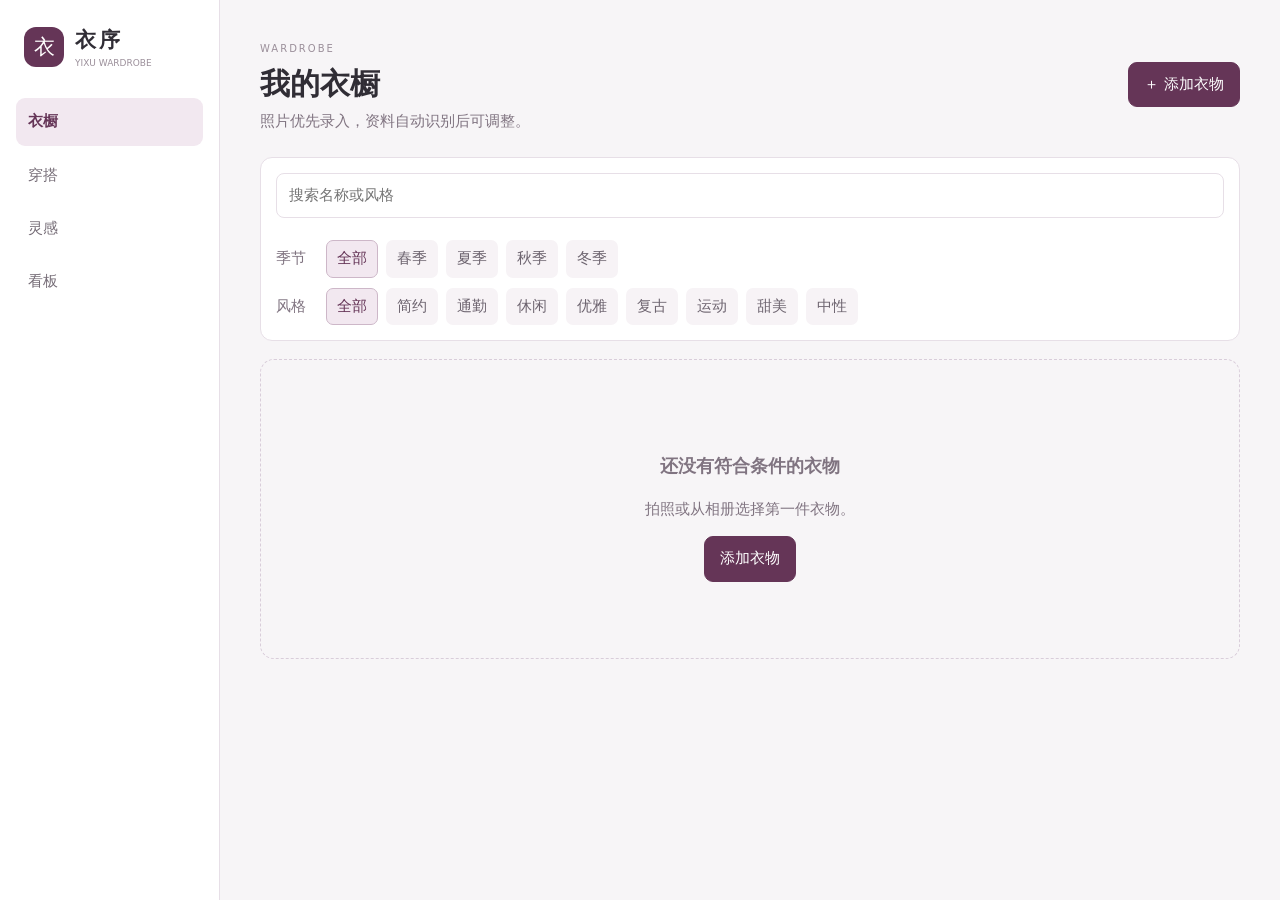
==== index.html @ d44f5e80 "Add standalone offline HTML edition" ====
<!doctype html>
<html lang="zh-CN">
<head>
<meta charset="utf-8"><meta name="viewport" content="width=device-width,initial-scale=1,viewport-fit=cover">
<meta name="theme-color" content="#653557"><title>衣序 · 离线衣橱</title>
<style>
:root{--p:#653557;--ph:#7d4a6d;--bg:#f7f5f7;--card:#fff;--text:#302d35;--muted:#807481;--line:#e7dfe7;--soft:#f2e8f0;--danger:#a74455}*{box-sizing:border-box}body{margin:0;background:var(--bg);color:var(--text);font:15px/1.55 system-ui,"PingFang SC","Microsoft YaHei",sans-serif}button,input,select,textarea{font:inherit}button{cursor:pointer}.shell{min-height:100vh;padding-left:220px}.side{position:fixed;inset:0 auto 0 0;width:220px;background:#fff;border-right:1px solid var(--line);padding:24px 16px;z-index:10}.brand{display:flex;gap:11px;align-items:center;margin:0 8px 28px}.mark{width:40px;height:40px;border-radius:12px;background:var(--p);color:#fff;display:grid;place-items:center;font-size:21px}.brand b{font-size:21px;letter-spacing:3px}.brand small{display:block;color:#9b8f9a;font-size:9px}.nav{display:grid;gap:6px}.nav button,.bottom button{border:0;background:transparent;color:#766d77;border-radius:9px;padding:12px;text-align:left}.nav button.on,.bottom button.on{background:var(--soft);color:var(--p);font-weight:700}.main{padding:36px 40px 90px;max-width:1400px;margin:auto}.head{display:flex;align-items:center;justify-content:space-between;gap:16px;margin-bottom:24px}.head h1{font-size:30px;margin:2px 0}.head p{margin:0;color:var(--muted)}.eyebrow{font-size:10px;letter-spacing:2px;color:#9b8f9a}.btn{border:1px solid var(--line);background:#fff;color:var(--p);border-radius:9px;padding:10px 15px}.btn.primary{background:var(--p);border-color:var(--p);color:#fff}.filters{background:#fff;border:1px solid var(--line);border-radius:12px;padding:15px;margin-bottom:18px}.search{width:100%;border:1px solid var(--line);border-radius:8px;padding:10px 12px;margin-bottom:12px}.filter{display:flex;gap:8px;align-items:center;margin-top:10px;overflow:auto}.filter>span{color:var(--muted);min-width:42px}.chip{white-space:nowrap;border:1px solid transparent;background:#f7f3f6;color:#6e6570;border-radius:7px;padding:6px 10px}.chip.on{background:var(--soft);border-color:#cdb7c8;color:var(--p)}.grid{display:grid;grid-template-columns:repeat(4,minmax(0,1fr));gap:16px}.card{background:#fff;border:1px solid var(--line);border-radius:12px;overflow:hidden}.photo{height:220px;background:#fff;padding:12px;display:grid;place-items:center}.photo img{width:100%;height:100%;object-fit:contain}.body{padding:13px;border-top:1px solid #f1ebf0}.body b,.body small{display:block}.body small{color:var(--muted)}.empty{min-height:300px;border:1px dashed #d9cdda;border-radius:14px;display:grid;place-items:center;text-align:center;color:var(--muted);padding:30px}.modal{position:fixed;inset:0;background:#2d253080;z-index:50;display:grid;place-items:center;padding:12px}.dialog{background:#fff;width:min(720px,100%);max-height:94vh;overflow:auto;border-radius:16px;padding:24px}.dialog h2{margin:0}.dialog .close{float:right;border:0;background:transparent;font-size:22px}.upload{border:1px dashed #cdbdca;border-radius:11px;padding:12px;text-align:center;background:#fbf8fb}.preview{height:230px}.preview img{width:100%;height:100%;object-fit:contain}.upload-actions{display:flex;justify-content:center;gap:8px;margin-top:10px;flex-wrap:wrap}.form{display:grid;grid-template-columns:1fr 1fr;gap:12px;margin-top:14px}.form label,.full{display:grid;gap:5px;color:#756a74}.form input,.form select,.full input,.full textarea{width:100%;border:1px solid var(--line);border-radius:8px;padding:9px;background:#fff}.checks{display:flex;gap:12px;flex-wrap:wrap;margin:14px 0}.actions{display:flex;justify-content:flex-end;gap:8px;margin-top:18px}.outfits{display:grid;grid-template-columns:repeat(3,1fr);gap:15px}.collage{height:240px;display:grid;grid-template-columns:1fr 1fr;padding:10px}.collage img{width:100%;height:100%;object-fit:contain}.tryon{display:grid;grid-template-columns:1fr 1.2fr;gap:18px}.stage{height:430px;border:1px solid var(--line);border-radius:13px;position:relative;background:linear-gradient(45deg,#f4eff3 25%,transparent 25%),linear-gradient(-45deg,#f4eff3 25%,transparent 25%);background-size:20px 20px;overflow:hidden}.person{position:absolute;inset:22px;margin:auto;width:48%;height:88%;opacity:.48}.layer{position:absolute;width:44%;height:34%;object-fit:contain}.l0{left:2%;top:4%}.l1{right:2%;top:28%}.l2{left:2%;bottom:4%}.l3{right:2%;bottom:4%}.picker{max-height:430px;overflow:auto}.picker h3{font-size:13px;color:var(--muted)}.minis{display:grid;grid-template-columns:repeat(3,1fr);gap:7px}.minis button{border:1px solid var(--line);border-radius:8px;background:#fff;padding:5px}.minis button.on{border-color:var(--p);background:var(--soft)}.minis img{width:100%;height:72px;object-fit:contain}.inspo{columns:3;column-gap:15px}.inspo .card{break-inside:avoid;margin-bottom:15px}.inspo .photo{height:auto;aspect-ratio:4/5}.inspo .photo img{object-fit:cover}.metrics{display:grid;grid-template-columns:repeat(4,1fr);gap:12px}.metric,.panel{background:#fff;border:1px solid var(--line);border-radius:11px;padding:17px}.metric span{display:block;color:var(--muted);font-size:12px}.metric strong{font-size:27px}.panels{display:grid;grid-template-columns:1fr 1fr;gap:15px;margin-top:16px}.row{display:flex;align-items:center;gap:10px;border-bottom:1px solid #f0eaf0;padding:8px 0}.row img{width:45px;height:45px;object-fit:contain}.danger{color:var(--danger);border:0;background:transparent}.bottom{display:none}.toast{position:fixed;left:50%;bottom:20px;transform:translateX(-50%);background:#352c34;color:#fff;padding:9px 14px;border-radius:8px;z-index:80}
@media(max-width:800px){.shell{padding-left:0}.side{display:none}.main{padding:24px 15px 88px}.bottom{display:grid;position:fixed;bottom:0;left:0;right:0;height:68px;background:#fff;border-top:1px solid var(--line);grid-template-columns:repeat(4,1fr);z-index:20}.bottom button{text-align:center;font-size:12px;padding:5px}.head{align-items:flex-start;flex-wrap:wrap}.head .btn{flex:none}.grid{grid-template-columns:repeat(2,1fr);gap:10px}.photo{height:165px}.form,.tryon,.panels{grid-template-columns:1fr}.outfits{grid-template-columns:1fr}.stage{height:350px}.metrics{grid-template-columns:1fr 1fr}.inspo{columns:2}.picker{max-height:330px}}@media(max-width:430px){.inspo{columns:1}.minis{grid-template-columns:repeat(2,1fr)}}
</style></head>
<body><div class="shell"><aside class="side"><div class="brand"><span class="mark">衣</span><span><b>衣序</b><small>YIXU WARDROBE</small></span></div><nav class="nav" id="sideNav"></nav></aside><main class="main" id="app"></main><nav class="bottom" id="bottomNav"></nav></div><div id="overlay"></div><script>
const CATS=['上衣','裤装','半身裙','连衣裙','外套','鞋履','包袋','配饰','其他'],SEAS=['春季','夏季','秋季','冬季'],STYLES=['简约','通勤','休闲','优雅','复古','运动','甜美','中性'],THICK=['轻薄','适中','厚实'];
let page='closet',items=[],outfits=[],inspirations=[],season='',style='',query='',draft=null,selected=[];const app=document.querySelector('#app'),overlay=document.querySelector('#overlay');
function db(){return new Promise((ok,no)=>{const q=indexedDB.open('yixu-standalone',1);q.onupgradeneeded=()=>['items','outfits','inspirations'].forEach(s=>q.result.objectStoreNames.contains(s)||q.result.createObjectStore(s,{keyPath:'id'}));q.onsuccess=()=>ok(q.result);q.onerror=()=>no(q.error)})}
async function all(store){const d=await db();return new Promise((ok,no)=>{const q=d.transaction(store).objectStore(store).getAll();q.onsuccess=()=>ok(q.result);q.onerror=()=>no(q.error)})}async function put(store,value){const d=await db();return new Promise((ok,no)=>{const q=d.transaction(store,'readwrite').objectStore(store).put(value);q.onsuccess=ok;q.onerror=()=>no(q.error)})}async function del(store,id){const d=await db();return new Promise(ok=>{const q=d.transaction(store,'readwrite').objectStore(store).delete(id);q.onsuccess=ok})}
async function load(){[items,outfits,inspirations]=await Promise.all([all('items'),all('outfits'),all('inspirations')]);render()}
const nav=[['closet','衣橱'],['outfits','穿搭'],['inspiration','灵感'],['dashboard','看板']];function navs(){for(const id of ['sideNav','bottomNav'])document.querySelector('#'+id).innerHTML=nav.map(([k,v])=>`<button class="${page===k?'on':''}" onclick="go('${k}')">${v}</button>`).join('')}function go(p){page=p;navs();render()}
function esc(v=''){return String(v).replace(/[&<>"']/g,c=>({'&':'&amp;','<':'&lt;','>':'&gt;','"':'&quot;',"'":'&#39;'}[c]))}function url(blob){return URL.createObjectURL(blob)}function toast(s){const n=document.createElement('div');n.className='toast';n.textContent=s;document.body.append(n);setTimeout(()=>n.remove(),1800)}
function head(en,title,copy,action=''){return `<div class="head"><div><span class="eyebrow">${en}</span><h1>${title}</h1><p>${copy}</p></div>${action}</div>`}
function render(){navs();if(page==='closet')closet();if(page==='outfits')outfitPage();if(page==='inspiration')inspoPage();if(page==='dashboard')dashboard()}
function closet(){const result=items.filter(x=>(!query||[x.name,x.category,...x.styles].join(' ').toLowerCase().includes(query.toLowerCase()))&&(!season||x.seasons.includes(season))&&(!style||x.styles.includes(style)));app.innerHTML=head('WARDROBE','我的衣橱','照片优先录入，资料自动识别后可调整。','<button class="btn primary" onclick="addItem()">＋ 添加衣物</button>')+`<section class="filters"><input class="search" placeholder="搜索名称或风格" value="${esc(query)}" oninput="query=this.value;closet()"><div class="filter"><span>季节</span>${['',...SEAS].map(x=>`<button class="chip ${season===x?'on':''}" onclick="season='${x}';closet()">${x||'全部'}</button>`).join('')}</div><div class="filter"><span>风格</span>${['',...STYLES].map(x=>`<button class="chip ${style===x?'on':''}" onclick="style='${x}';closet()">${x||'全部'}</button>`).join('')}</div></section>`+(result.length?`<div class="grid">${result.map(x=>`<article class="card"><div class="photo"><img src="${url(x.image)}"></div><div class="body"><b>${esc(x.category)}</b><small>${esc(x.color)} · ${esc(x.seasons.join(' / ')||'未设季节')}</small><small>${esc(x.styles.join(' / ')||'未设风格')}</small><button class="danger" onclick="removeItem('${x.id}')">删除</button></div></article>`).join('')}</div>`:`<div class="empty"><div><h3>还没有符合条件的衣物</h3><p>拍照或从相册选择第一件衣物。</p><button class="btn primary" onclick="addItem()">添加衣物</button></div></div>`)}
function addItem(){draft={category:'',color:'',seasons:[],styles:[],thickness:'',brand:'',price:'',purchaseDate:'',notes:'',image:null};itemModal()}
function itemModal(){overlay.innerHTML=`<div class="modal"><section class="dialog"><button class="close" onclick="closeModal()">×</button><h2>添加衣物</h2><p>照片在本机处理为透明背景，并进行基础识别。</p><div class="upload">${draft.image?`<div class="preview"><img src="${url(draft.image)}"></div>`:'<div class="preview" style="display:grid;place-items:center">添加衣物照片 *</div>'}<div class="upload-actions"><label class="btn">从相册选择<input hidden type="file" accept="image/*" onchange="pickPhoto(this.files[0])"></label><label class="btn">拍照<input hidden type="file" accept="image/*" capture="environment" onchange="pickPhoto(this.files[0])"></label></div></div><div class="form"><label>分类<select onchange="draft.category=this.value">${opts(CATS,draft.category)}</select></label><label>颜色<input value="${esc(draft.color)}" onchange="draft.color=this.value"></label><label>薄厚<select onchange="draft.thickness=this.value">${opts(THICK,draft.thickness)}</select></label><label>风格<select onchange="draft.styles=this.value?[this.value]:[]">${opts(STYLES,draft.styles[0])}</select></label><label>品牌<input value="${esc(draft.brand)}" onchange="draft.brand=this.value"></label><label>购买价格<input type="number" min="0" value="${draft.price}" onchange="draft.price=this.value"></label><label>购买日期<input type="date" value="${draft.purchaseDate}" onchange="draft.purchaseDate=this.value"></label></div><div class="checks">${SEAS.map(s=>`<label><input type="checkbox" ${draft.seasons.includes(s)?'checked':''} onchange="this.checked?draft.seasons.push('${s}'):draft.seasons=draft.seasons.filter(x=>x!=='${s}')">${s}</label>`).join('')}</div><label class="full">备注<textarea onchange="draft.notes=this.value">${esc(draft.notes)}</textarea></label><div class="actions"><button class="btn" onclick="closeModal()">取消</button><button class="btn primary" onclick="saveItem()">保存衣物</button></div></section></div>`}
function opts(arr,value){return '<option value="">请选择</option>'+arr.map(x=>`<option ${x===value?'selected':''}>${x}</option>`).join('')}
async function pickPhoto(file){if(!file)return;toast('正在本机处理照片…');const out=await processImage(file);Object.assign(draft,out.tags,{image:out.image,name:out.tags.color+out.tags.category});itemModal();toast('已完成透明化和基础识别')}
async function processImage(file){const bm=await createImageBitmap(file),scale=Math.min(1,1200/Math.max(bm.width,bm.height)),c=document.createElement('canvas');c.width=bm.width*scale;c.height=bm.height*scale;const x=c.getContext('2d',{willReadFrequently:true});x.drawImage(bm,0,0,c.width,c.height);bm.close();const d=x.getImageData(0,0,c.width,c.height),p=d.data,w=c.width,h=c.height,ids=[0,(w-1)*4,(h-1)*w*4,(h*w-1)*4],bg=[0,1,2].map(k=>ids.reduce((s,i)=>s+p[i+k],0)/4);let R=0,G=0,B=0,n=0,minX=w,maxX=0,minY=h,maxY=0;for(let yy=0;yy<h;yy++)for(let xx=0;xx<w;xx++){let i=(yy*w+xx)*4,dd=Math.hypot(p[i]-bg[0],p[i+1]-bg[1],p[i+2]-bg[2]);if(dd<34)p[i+3]=0;else{R+=p[i];G+=p[i+1];B+=p[i+2];n++;minX=Math.min(minX,xx);maxX=Math.max(maxX,xx);minY=Math.min(minY,yy);maxY=Math.max(maxY,yy)}}x.putImageData(d,0,0);R/=n;G/=n;B/=n;const colors=[['黑色',30,30,30],['白色',235,235,235],['灰色',135,135,135],['米色',210,195,165],['棕色',115,74,48],['红色',180,55,58],['粉色',220,145,165],['绿色',70,130,85],['蓝色',65,105,170],['紫色',120,80,145]];let color=colors.sort((a,b)=>Math.hypot(R-a[1],G-a[2],B-a[3])-Math.hypot(R-b[1],G-b[2],B-b[3]))[0][0],ratio=(maxX-minX)/Math.max(1,maxY-minY),category=ratio>1.35?'配饰':ratio<.42?'裤装':'上衣',thickness=category==='外套'?'厚实':category.includes('裙')?'轻薄':'适中',seasons=thickness==='厚实'?['秋季','冬季']:thickness==='轻薄'?['春季','夏季']:['春季','秋季'],styles=[(R+G+B)/3>185?'简约':(R+G+B)/3<80?'通勤':'休闲'];const image=await new Promise(ok=>c.toBlob(ok,'image/png'));return{image,tags:{category,color,thickness,seasons,styles}}}
async function saveItem(){if(!draft.image)return toast('请先添加照片');if(!draft.category)return toast('请选择分类');draft.id=crypto.randomUUID();draft.createdAt=new Date().toISOString();draft.price=draft.price?Number(draft.price):null;await put('items',draft);closeModal();await load();toast('衣物已保存')}
async function removeItem(id){if(!confirm('确定删除这件衣物吗？'))return;await del('items',id);await load()}
function closeModal(){overlay.innerHTML=''}
function outfitPage(){app.innerHTML=head('OUTFITS','穿搭试衣间','从衣橱挑选单品，在虚拟小人上组合预览。','<button class="btn primary" onclick="openTryon()">＋ 创建穿搭</button>')+(outfits.length?`<div class="outfits">${outfits.map(o=>`<article class="card"><div class="collage">${o.itemIds.map(id=>{const x=items.find(i=>i.id===id);return x?`<img src="${url(x.image)}">`:''}).join('')}</div><div class="body"><b>${o.itemIds.length} 件单品</b><button class="danger" onclick="removeOutfit('${o.id}')">删除</button></div></article>`).join('')}</div>`:'<div class="empty"><div><h3>还没有穿搭方案</h3><button class="btn primary" onclick="openTryon()">开始搭配</button></div></div>')}
function openTryon(){selected=[];tryonModal()}function group(cat){return ['上衣'].includes(cat)?'上装':['裤装','半身裙','连衣裙'].includes(cat)?'下装':cat==='外套'?'外套':'鞋包配饰'}function choose(id){const item=items.find(x=>x.id===id),g=group(item.category);selected=selected.filter(x=>group(items.find(i=>i.id===x).category)!==g);selected.push(id);tryonModal()}
function tryonModal(){const chosen=selected.map(id=>items.find(x=>x.id===id));overlay.innerHTML=`<div class="modal"><section class="dialog"><button class="close" onclick="closeModal()">×</button><h2>虚拟试衣</h2><div class="tryon"><div class="stage"><svg class="person" viewBox="0 0 100 260"><circle cx="50" cy="27" r="22" fill="#bdaab7"/><path d="M28 55 Q50 44 72 55 L83 145 68 155 72 253 53 253 50 167 47 253 28 253 32 155 17 145Z" fill="#bdaab7"/></svg>${chosen.map((x,i)=>`<img class="layer l${i}" src="${url(x.image)}">`).join('')}</div><div class="picker">${['上装','下装','外套','鞋包配饰'].map(g=>`<h3>${g}</h3><div class="minis">${items.filter(x=>group(x.category)===g).map(x=>`<button class="${selected.includes(x.id)?'on':''}" onclick="choose('${x.id}')"><img src="${url(x.image)}"><small>${x.category}</small></button>`).join('')}</div>`).join('')}</div></div><div class="actions"><button class="btn" onclick="closeModal()">取消</button><button class="btn primary" onclick="saveOutfit()">保存方案</button></div></section></div>`}
async function saveOutfit(){if(!selected.length)return toast('请先选择衣物');await put('outfits',{id:crypto.randomUUID(),itemIds:[...selected],createdAt:new Date().toISOString()});closeModal();await load();toast('穿搭已保存')}async function removeOutfit(id){await del('outfits',id);await load()}
function inspoPage(){app.innerHTML=head('INSPIRATION','收藏灵感','只保存参考图片，以及可选的品牌、价格和想买的单品。','<button class="btn primary" onclick="inspoModal()">＋ 上传灵感</button>')+(inspirations.length?`<div class="inspo">${inspirations.map(x=>`<article class="card"><div class="photo"><img src="${url(x.image)}"></div><div class="body">${x.brand?`<small>品牌：${esc(x.brand)}</small>`:''}${x.price?`<small>价格：¥${x.price}</small>`:''}${x.wanted?`<small>想买：${esc(x.wanted)}</small>`:''}<button class="danger" onclick="removeInspo('${x.id}')">删除</button></div></article>`).join('')}</div>`:'<div class="empty"><div><h3>还没有收藏灵感</h3><button class="btn primary" onclick="inspoModal()">上传图片</button></div></div>')}
function inspoModal(){draft={image:null,brand:'',price:'',wanted:''};overlay.innerHTML=`<div class="modal"><section class="dialog"><button class="close" onclick="closeModal()">×</button><h2>上传穿搭参考</h2><label class="upload"><div class="preview" style="display:grid;place-items:center">选择穿搭图片 *</div><input hidden type="file" accept="image/*" onchange="draft.image=this.files[0];toast('图片已选择')"></label><div class="form"><label>品牌（选填）<input onchange="draft.brand=this.value"></label><label>价格（选填）<input type="number" min="0" onchange="draft.price=this.value"></label></div><label class="full">想买的单品（选填）<input onchange="draft.wanted=this.value"></label><div class="actions"><button class="btn" onclick="closeModal()">取消</button><button class="btn primary" onclick="saveInspo()">收藏</button></div></section></div>`}
async function saveInspo(){if(!draft.image)return toast('请先选择图片');await put('inspirations',{...draft,id:crypto.randomUUID(),price:draft.price?Number(draft.price):null,createdAt:new Date().toISOString()});closeModal();await load()}async function removeInspo(id){await del('inspirations',id);await load()}
function dashboard(){const month=new Date().toISOString().slice(0,7),buy=items.filter(x=>x.purchaseDate&&x.purchaseDate.startsWith(month)),idle=items.filter(x=>x.status==='闲置');app.innerHTML=head('MONTHLY REVIEW','月度复盘','根据本机衣橱数据回顾购买与风格。')+`<div class="metrics"><div class="metric"><span>衣物</span><strong>${items.length}</strong></div><div class="metric"><span>本月购买</span><strong>${buy.length}</strong></div><div class="metric"><span>穿搭方案</span><strong>${outfits.length}</strong></div><div class="metric"><span>灵感</span><strong>${inspirations.length}</strong></div></div><div class="panels"><section class="panel"><h2>本月购买</h2>${buy.length?buy.map(x=>`<div class="row"><img src="${url(x.image)}"><b>${x.category}</b></div>`).join(''):'<p>本月还没有购买记录。</p>'}<button class="btn" onclick="go('closet')">打开衣橱</button></section><section class="panel"><h2>下月风格方向</h2><div>${[...new Set(items.flatMap(x=>x.styles))].map(x=>`<span class="chip on">${x}</span>`).join('')||'<p>收藏灵感后再慢慢确定。</p>'}</div><button class="btn" onclick="go('inspiration')">连接灵感页</button></section></div>`}
load().catch(e=>{app.innerHTML='<div class="empty"><div><h3>无法打开本地数据</h3><p>'+esc(e.message)+'</p></div></div>'});
</script></body></html>
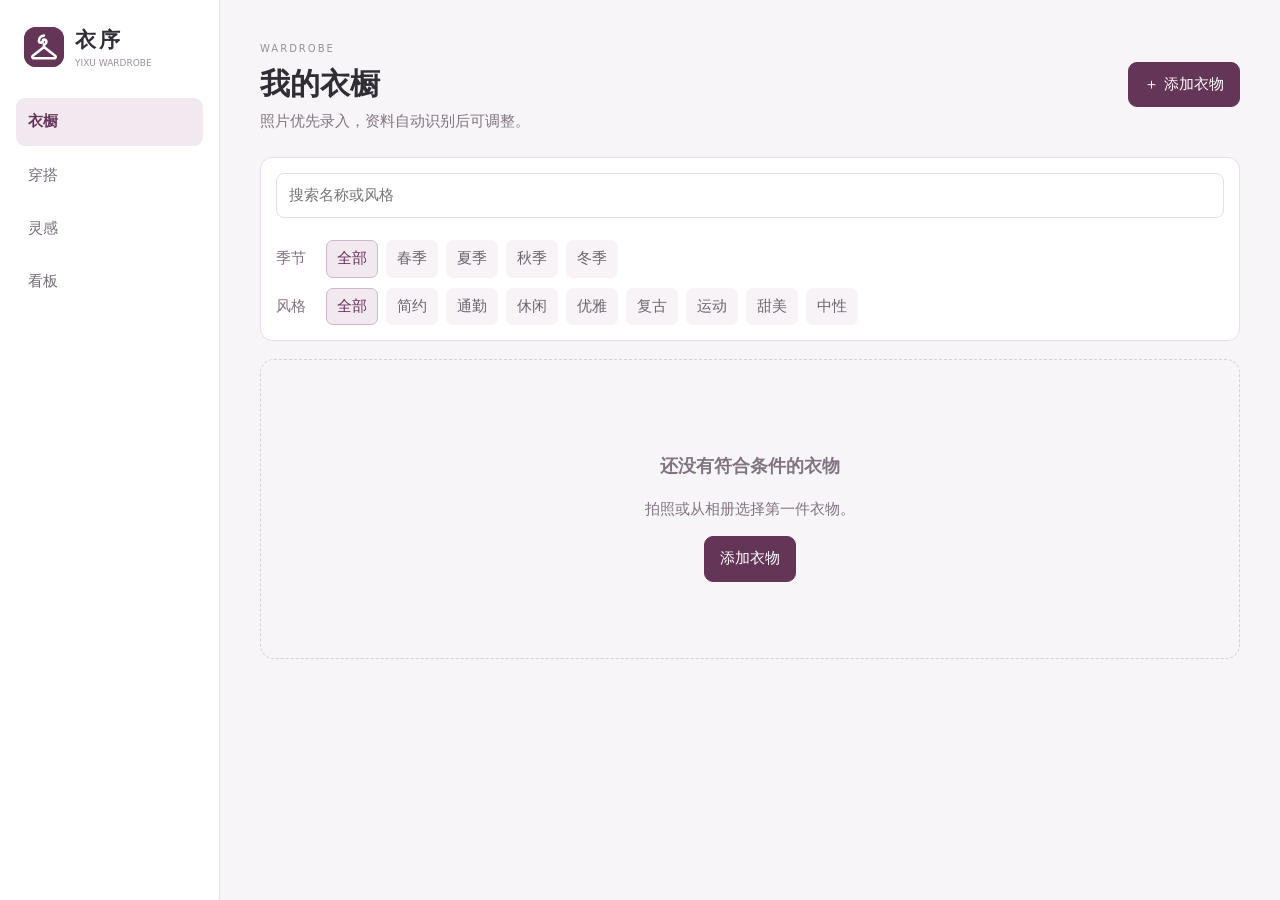
==== commit eb4ea75b: "Add hanger app icon" ====
--- a/index.html
+++ b/index.html
@@ -3,11 +3,12 @@
 <head>
 <meta charset="utf-8"><meta name="viewport" content="width=device-width,initial-scale=1,viewport-fit=cover">
 <meta name="theme-color" content="#653557"><title>衣序 · 离线衣橱</title>
+<link rel="icon" type="image/svg+xml" href="./app-icon.svg"><link rel="icon" type="image/png" sizes="32x32" href="./favicon-32.png"><link rel="apple-touch-icon" sizes="180x180" href="./apple-touch-icon.png"><link rel="manifest" href="./manifest.webmanifest">
 <style>
-:root{--p:#653557;--ph:#7d4a6d;--bg:#f7f5f7;--card:#fff;--text:#302d35;--muted:#807481;--line:#e7dfe7;--soft:#f2e8f0;--danger:#a74455}*{box-sizing:border-box}body{margin:0;background:var(--bg);color:var(--text);font:15px/1.55 system-ui,"PingFang SC","Microsoft YaHei",sans-serif}button,input,select,textarea{font:inherit}button{cursor:pointer}.shell{min-height:100vh;padding-left:220px}.side{position:fixed;inset:0 auto 0 0;width:220px;background:#fff;border-right:1px solid var(--line);padding:24px 16px;z-index:10}.brand{display:flex;gap:11px;align-items:center;margin:0 8px 28px}.mark{width:40px;height:40px;border-radius:12px;background:var(--p);color:#fff;display:grid;place-items:center;font-size:21px}.brand b{font-size:21px;letter-spacing:3px}.brand small{display:block;color:#9b8f9a;font-size:9px}.nav{display:grid;gap:6px}.nav button,.bottom button{border:0;background:transparent;color:#766d77;border-radius:9px;padding:12px;text-align:left}.nav button.on,.bottom button.on{background:var(--soft);color:var(--p);font-weight:700}.main{padding:36px 40px 90px;max-width:1400px;margin:auto}.head{display:flex;align-items:center;justify-content:space-between;gap:16px;margin-bottom:24px}.head h1{font-size:30px;margin:2px 0}.head p{margin:0;color:var(--muted)}.eyebrow{font-size:10px;letter-spacing:2px;color:#9b8f9a}.btn{border:1px solid var(--line);background:#fff;color:var(--p);border-radius:9px;padding:10px 15px}.btn.primary{background:var(--p);border-color:var(--p);color:#fff}.filters{background:#fff;border:1px solid var(--line);border-radius:12px;padding:15px;margin-bottom:18px}.search{width:100%;border:1px solid var(--line);border-radius:8px;padding:10px 12px;margin-bottom:12px}.filter{display:flex;gap:8px;align-items:center;margin-top:10px;overflow:auto}.filter>span{color:var(--muted);min-width:42px}.chip{white-space:nowrap;border:1px solid transparent;background:#f7f3f6;color:#6e6570;border-radius:7px;padding:6px 10px}.chip.on{background:var(--soft);border-color:#cdb7c8;color:var(--p)}.grid{display:grid;grid-template-columns:repeat(4,minmax(0,1fr));gap:16px}.card{background:#fff;border:1px solid var(--line);border-radius:12px;overflow:hidden}.photo{height:220px;background:#fff;padding:12px;display:grid;place-items:center}.photo img{width:100%;height:100%;object-fit:contain}.body{padding:13px;border-top:1px solid #f1ebf0}.body b,.body small{display:block}.body small{color:var(--muted)}.empty{min-height:300px;border:1px dashed #d9cdda;border-radius:14px;display:grid;place-items:center;text-align:center;color:var(--muted);padding:30px}.modal{position:fixed;inset:0;background:#2d253080;z-index:50;display:grid;place-items:center;padding:12px}.dialog{background:#fff;width:min(720px,100%);max-height:94vh;overflow:auto;border-radius:16px;padding:24px}.dialog h2{margin:0}.dialog .close{float:right;border:0;background:transparent;font-size:22px}.upload{border:1px dashed #cdbdca;border-radius:11px;padding:12px;text-align:center;background:#fbf8fb}.preview{height:230px}.preview img{width:100%;height:100%;object-fit:contain}.upload-actions{display:flex;justify-content:center;gap:8px;margin-top:10px;flex-wrap:wrap}.form{display:grid;grid-template-columns:1fr 1fr;gap:12px;margin-top:14px}.form label,.full{display:grid;gap:5px;color:#756a74}.form input,.form select,.full input,.full textarea{width:100%;border:1px solid var(--line);border-radius:8px;padding:9px;background:#fff}.checks{display:flex;gap:12px;flex-wrap:wrap;margin:14px 0}.actions{display:flex;justify-content:flex-end;gap:8px;margin-top:18px}.outfits{display:grid;grid-template-columns:repeat(3,1fr);gap:15px}.collage{height:240px;display:grid;grid-template-columns:1fr 1fr;padding:10px}.collage img{width:100%;height:100%;object-fit:contain}.tryon{display:grid;grid-template-columns:1fr 1.2fr;gap:18px}.stage{height:430px;border:1px solid var(--line);border-radius:13px;position:relative;background:linear-gradient(45deg,#f4eff3 25%,transparent 25%),linear-gradient(-45deg,#f4eff3 25%,transparent 25%);background-size:20px 20px;overflow:hidden}.person{position:absolute;inset:22px;margin:auto;width:48%;height:88%;opacity:.48}.layer{position:absolute;width:44%;height:34%;object-fit:contain}.l0{left:2%;top:4%}.l1{right:2%;top:28%}.l2{left:2%;bottom:4%}.l3{right:2%;bottom:4%}.picker{max-height:430px;overflow:auto}.picker h3{font-size:13px;color:var(--muted)}.minis{display:grid;grid-template-columns:repeat(3,1fr);gap:7px}.minis button{border:1px solid var(--line);border-radius:8px;background:#fff;padding:5px}.minis button.on{border-color:var(--p);background:var(--soft)}.minis img{width:100%;height:72px;object-fit:contain}.inspo{columns:3;column-gap:15px}.inspo .card{break-inside:avoid;margin-bottom:15px}.inspo .photo{height:auto;aspect-ratio:4/5}.inspo .photo img{object-fit:cover}.metrics{display:grid;grid-template-columns:repeat(4,1fr);gap:12px}.metric,.panel{background:#fff;border:1px solid var(--line);border-radius:11px;padding:17px}.metric span{display:block;color:var(--muted);font-size:12px}.metric strong{font-size:27px}.panels{display:grid;grid-template-columns:1fr 1fr;gap:15px;margin-top:16px}.row{display:flex;align-items:center;gap:10px;border-bottom:1px solid #f0eaf0;padding:8px 0}.row img{width:45px;height:45px;object-fit:contain}.danger{color:var(--danger);border:0;background:transparent}.bottom{display:none}.toast{position:fixed;left:50%;bottom:20px;transform:translateX(-50%);background:#352c34;color:#fff;padding:9px 14px;border-radius:8px;z-index:80}
-@media(max-width:800px){.shell{padding-left:0}.side{display:none}.main{padding:24px 15px 88px}.bottom{display:grid;position:fixed;bottom:0;left:0;right:0;height:68px;background:#fff;border-top:1px solid var(--line);grid-template-columns:repeat(4,1fr);z-index:20}.bottom button{text-align:center;font-size:12px;padding:5px}.head{align-items:flex-start;flex-wrap:wrap}.head .btn{flex:none}.grid{grid-template-columns:repeat(2,1fr);gap:10px}.photo{height:165px}.form,.tryon,.panels{grid-template-columns:1fr}.outfits{grid-template-columns:1fr}.stage{height:350px}.metrics{grid-template-columns:1fr 1fr}.inspo{columns:2}.picker{max-height:330px}}@media(max-width:430px){.inspo{columns:1}.minis{grid-template-columns:repeat(2,1fr)}}
+:root{--p:#653557;--ph:#7d4a6d;--bg:#f7f5f7;--card:#fff;--text:#302d35;--muted:#807481;--line:#e7dfe7;--soft:#f2e8f0;--danger:#a74455}*{box-sizing:border-box}body{margin:0;background:var(--bg);color:var(--text);font:15px/1.55 system-ui,"PingFang SC","Microsoft YaHei",sans-serif}button,input,select,textarea{font:inherit}button{cursor:pointer}.shell{min-height:100vh;padding-left:220px}.side{position:fixed;inset:0 auto 0 0;width:220px;background:#fff;border-right:1px solid var(--line);padding:24px 16px;z-index:10}.brand{display:flex;gap:11px;align-items:center;margin:0 8px 28px}.mark{width:40px;height:40px;border-radius:12px;background:var(--p);color:#fff;display:grid;place-items:center;font-size:21px;overflow:hidden}.mark img{width:100%;height:100%;display:block}.brand b{font-size:21px;letter-spacing:3px}.brand small{display:block;color:#9b8f9a;font-size:9px}.nav{display:grid;gap:6px}.nav button,.bottom button{border:0;background:transparent;color:#766d77;border-radius:9px;padding:12px;text-align:left}.nav button.on,.bottom button.on{background:var(--soft);color:var(--p);font-weight:700}.main{padding:36px 40px 90px;max-width:1400px;margin:auto}.head{display:flex;align-items:center;justify-content:space-between;gap:16px;margin-bottom:24px}.head h1{font-size:30px;margin:2px 0}.head p{margin:0;color:var(--muted)}.eyebrow{font-size:10px;letter-spacing:2px;color:#9b8f9a}.btn{border:1px solid var(--line);background:#fff;color:var(--p);border-radius:9px;padding:10px 15px}.btn.primary{background:var(--p);border-color:var(--p);color:#fff}.filters{background:#fff;border:1px solid var(--line);border-radius:12px;padding:15px;margin-bottom:18px}.search{width:100%;border:1px solid var(--line);border-radius:8px;padding:10px 12px;margin-bottom:12px}.filter{display:flex;gap:8px;align-items:center;margin-top:10px;overflow:auto}.filter>span{color:var(--muted);min-width:42px}.chip{white-space:nowrap;border:1px solid transparent;background:#f7f3f6;color:#6e6570;border-radius:7px;padding:6px 10px}.chip.on{background:var(--soft);border-color:#cdb7c8;color:var(--p)}.grid{display:grid;grid-template-columns:repeat(4,minmax(0,1fr));gap:16px}.card{background:#fff;border:1px solid var(--line);border-radius:12px;overflow:hidden}.closet-groups{display:grid;gap:16px}.category-section{background:#fff;border:1px solid var(--line);border-radius:12px;padding:15px}.category-head{display:flex;align-items:center;justify-content:space-between;margin-bottom:12px}.category-head h2{font-size:17px;margin:0}.category-head span{color:var(--muted);font-size:13px}.category-rail{display:flex;gap:12px;overflow-x:auto;overscroll-behavior-inline:contain;scroll-snap-type:inline mandatory;scrollbar-width:thin;padding:1px 1px 8px;-webkit-overflow-scrolling:touch}.category-rail .card{flex:0 0 210px;scroll-snap-align:start}.photo{height:220px;background:#fff;padding:12px;display:grid;place-items:center}.photo img{width:100%;height:100%;object-fit:contain}.body{padding:13px;border-top:1px solid #f1ebf0}.body b,.body small{display:block}.body small{color:var(--muted)}.empty{min-height:300px;border:1px dashed #d9cdda;border-radius:14px;display:grid;place-items:center;text-align:center;color:var(--muted);padding:30px}.modal{position:fixed;inset:0;background:#2d253080;z-index:50;display:grid;place-items:center;padding:12px}.dialog{background:#fff;width:min(720px,100%);max-height:94vh;overflow:auto;border-radius:16px;padding:24px}.dialog h2{margin:0}.dialog .close{float:right;border:0;background:transparent;font-size:22px}.upload{border:1px dashed #cdbdca;border-radius:11px;padding:12px;text-align:center;background:#fbf8fb}.preview{height:230px}.preview img{width:100%;height:100%;object-fit:contain}.upload-actions{display:flex;justify-content:center;gap:8px;margin-top:10px;flex-wrap:wrap}.form{display:grid;grid-template-columns:1fr 1fr;gap:12px;margin-top:14px}.form label,.full{display:grid;gap:5px;color:#756a74}.form input,.form select,.full input,.full textarea{width:100%;border:1px solid var(--line);border-radius:8px;padding:9px;background:#fff}.checks{display:flex;gap:12px;flex-wrap:wrap;margin:14px 0}.actions{display:flex;justify-content:flex-end;gap:8px;margin-top:18px}.outfits{display:grid;grid-template-columns:repeat(3,1fr);gap:15px}.collage{height:240px;display:grid;grid-template-columns:1fr 1fr;padding:10px}.collage img{width:100%;height:100%;object-fit:contain}.tryon{display:grid;grid-template-columns:1fr 1.2fr;gap:18px}.stage{height:430px;border:1px solid var(--line);border-radius:13px;position:relative;background:linear-gradient(45deg,#f4eff3 25%,transparent 25%),linear-gradient(-45deg,#f4eff3 25%,transparent 25%);background-size:20px 20px;overflow:hidden}.person{position:absolute;inset:22px;margin:auto;width:48%;height:88%;opacity:.48}.layer{position:absolute;width:44%;height:34%;object-fit:contain}.l0{left:2%;top:4%}.l1{right:2%;top:28%}.l2{left:2%;bottom:4%}.l3{right:2%;bottom:4%}.picker{max-height:430px;overflow:auto}.picker h3{font-size:13px;color:var(--muted)}.minis{display:grid;grid-template-columns:repeat(3,1fr);gap:7px}.minis button{border:1px solid var(--line);border-radius:8px;background:#fff;padding:5px}.minis button.on{border-color:var(--p);background:var(--soft)}.minis img{width:100%;height:72px;object-fit:contain}.inspo{columns:3;column-gap:15px}.inspo .card{break-inside:avoid;margin-bottom:15px}.inspo .photo{height:auto;aspect-ratio:4/5}.inspo .photo img{object-fit:cover}.metrics{display:grid;grid-template-columns:repeat(4,1fr);gap:12px}.metric,.panel{background:#fff;border:1px solid var(--line);border-radius:11px;padding:17px}.metric span{display:block;color:var(--muted);font-size:12px}.metric strong{font-size:27px}.panels{display:grid;grid-template-columns:1fr 1fr;gap:15px;margin-top:16px}.panel.wide{grid-column:1/-1}.category-counts{display:grid;grid-template-columns:repeat(5,minmax(0,1fr));gap:10px}.category-count{border:1px solid var(--line);border-radius:9px;padding:12px}.category-count span{display:block;color:var(--muted);font-size:12px}.category-count strong{font-size:22px}.row{display:flex;align-items:center;gap:10px;border-bottom:1px solid #f0eaf0;padding:8px 0}.row img{width:45px;height:45px;object-fit:contain}.danger{color:var(--danger);border:0;background:transparent}.bottom{display:none}.toast{position:fixed;left:50%;bottom:20px;transform:translateX(-50%);background:#352c34;color:#fff;padding:9px 14px;border-radius:8px;z-index:80}
+@media(max-width:800px){.shell{padding-left:0}.side{display:none}.main{padding:24px 15px 88px}.bottom{display:grid;position:fixed;bottom:0;left:0;right:0;height:68px;background:#fff;border-top:1px solid var(--line);grid-template-columns:repeat(4,1fr);z-index:20}.bottom button{text-align:center;font-size:12px;padding:5px}.head{align-items:flex-start;flex-wrap:wrap}.head .btn{flex:none}.grid{grid-template-columns:repeat(2,1fr);gap:10px}.category-section{padding:13px}.category-rail{margin-right:-13px;padding-right:13px}.category-rail .card{flex-basis:155px}.category-rail .photo{height:150px}.photo{height:165px}.form,.tryon,.panels{grid-template-columns:1fr}.outfits{grid-template-columns:1fr}.stage{height:350px}.metrics{grid-template-columns:1fr 1fr}.category-counts{grid-template-columns:repeat(3,minmax(0,1fr))}.inspo{columns:2}.picker{max-height:330px}}@media(max-width:430px){.inspo{columns:1}.minis{grid-template-columns:repeat(2,1fr)}.category-counts{grid-template-columns:repeat(2,minmax(0,1fr))}}
 </style></head>
-<body><div class="shell"><aside class="side"><div class="brand"><span class="mark">衣</span><span><b>衣序</b><small>YIXU WARDROBE</small></span></div><nav class="nav" id="sideNav"></nav></aside><main class="main" id="app"></main><nav class="bottom" id="bottomNav"></nav></div><div id="overlay"></div><script>
+<body><div class="shell"><aside class="side"><div class="brand"><span class="mark"><img src="./app-icon.svg" alt="衣架图标"></span><span><b>衣序</b><small>YIXU WARDROBE</small></span></div><nav class="nav" id="sideNav"></nav></aside><main class="main" id="app"></main><nav class="bottom" id="bottomNav"></nav></div><div id="overlay"></div><script>
 const CATS=['上衣','裤装','半身裙','连衣裙','外套','鞋履','包袋','配饰','其他'],SEAS=['春季','夏季','秋季','冬季'],STYLES=['简约','通勤','休闲','优雅','复古','运动','甜美','中性'],THICK=['轻薄','适中','厚实'];
 let page='closet',items=[],outfits=[],inspirations=[],season='',style='',query='',draft=null,selected=[];const app=document.querySelector('#app'),overlay=document.querySelector('#overlay');
 function db(){return new Promise((ok,no)=>{const q=indexedDB.open('yixu-standalone',1);q.onupgradeneeded=()=>['items','outfits','inspirations'].forEach(s=>q.result.objectStoreNames.contains(s)||q.result.createObjectStore(s,{keyPath:'id'}));q.onsuccess=()=>ok(q.result);q.onerror=()=>no(q.error)})}
@@ -17,7 +18,8 @@
 function esc(v=''){return String(v).replace(/[&<>"']/g,c=>({'&':'&amp;','<':'&lt;','>':'&gt;','"':'&quot;',"'":'&#39;'}[c]))}function url(blob){return URL.createObjectURL(blob)}function toast(s){const n=document.createElement('div');n.className='toast';n.textContent=s;document.body.append(n);setTimeout(()=>n.remove(),1800)}
 function head(en,title,copy,action=''){return `<div class="head"><div><span class="eyebrow">${en}</span><h1>${title}</h1><p>${copy}</p></div>${action}</div>`}
 function render(){navs();if(page==='closet')closet();if(page==='outfits')outfitPage();if(page==='inspiration')inspoPage();if(page==='dashboard')dashboard()}
-function closet(){const result=items.filter(x=>(!query||[x.name,x.category,...x.styles].join(' ').toLowerCase().includes(query.toLowerCase()))&&(!season||x.seasons.includes(season))&&(!style||x.styles.includes(style)));app.innerHTML=head('WARDROBE','我的衣橱','照片优先录入，资料自动识别后可调整。','<button class="btn primary" onclick="addItem()">＋ 添加衣物</button>')+`<section class="filters"><input class="search" placeholder="搜索名称或风格" value="${esc(query)}" oninput="query=this.value;closet()"><div class="filter"><span>季节</span>${['',...SEAS].map(x=>`<button class="chip ${season===x?'on':''}" onclick="season='${x}';closet()">${x||'全部'}</button>`).join('')}</div><div class="filter"><span>风格</span>${['',...STYLES].map(x=>`<button class="chip ${style===x?'on':''}" onclick="style='${x}';closet()">${x||'全部'}</button>`).join('')}</div></section>`+(result.length?`<div class="grid">${result.map(x=>`<article class="card"><div class="photo"><img src="${url(x.image)}"></div><div class="body"><b>${esc(x.category)}</b><small>${esc(x.color)} · ${esc(x.seasons.join(' / ')||'未设季节')}</small><small>${esc(x.styles.join(' / ')||'未设风格')}</small><button class="danger" onclick="removeItem('${x.id}')">删除</button></div></article>`).join('')}</div>`:`<div class="empty"><div><h3>还没有符合条件的衣物</h3><p>拍照或从相册选择第一件衣物。</p><button class="btn primary" onclick="addItem()">添加衣物</button></div></div>`)}
+function itemCard(x){return `<article class="card"><div class="photo"><img src="${url(x.image)}"></div><div class="body"><b>${esc(x.category)}</b><small>${esc(x.color)} · ${esc(x.seasons.join(' / ')||'未设季节')}</small><small>${esc(x.styles.join(' / ')||'未设风格')}</small><button class="danger" onclick="removeItem('${x.id}')">删除</button></div></article>`}
+function closet(){const result=items.filter(x=>(!query||[x.name,x.category,...x.styles].join(' ').toLowerCase().includes(query.toLowerCase()))&&(!season||x.seasons.includes(season))&&(!style||x.styles.includes(style))),groups=CATS.map(category=>({category,list:result.filter(x=>x.category===category)})).filter(x=>x.list.length);app.innerHTML=head('WARDROBE','我的衣橱','照片优先录入，资料自动识别后可调整。','<button class="btn primary" onclick="addItem()">＋ 添加衣物</button>')+`<section class="filters"><input class="search" placeholder="搜索名称或风格" value="${esc(query)}" oninput="query=this.value;closet()"><div class="filter"><span>季节</span>${['',...SEAS].map(x=>`<button class="chip ${season===x?'on':''}" onclick="season='${x}';closet()">${x||'全部'}</button>`).join('')}</div><div class="filter"><span>风格</span>${['',...STYLES].map(x=>`<button class="chip ${style===x?'on':''}" onclick="style='${x}';closet()">${x||'全部'}</button>`).join('')}</div></section>`+(groups.length?`<div class="closet-groups">${groups.map(g=>`<section class="category-section"><div class="category-head"><h2>${esc(g.category)}</h2><span>${g.list.length} 件 · 左右滑动</span></div><div class="category-rail" aria-label="${esc(g.category)}衣物">${g.list.map(itemCard).join('')}</div></section>`).join('')}</div>`:`<div class="empty"><div><h3>还没有符合条件的衣物</h3><p>拍照或从相册选择第一件衣物。</p><button class="btn primary" onclick="addItem()">添加衣物</button></div></div>`)}
 function addItem(){draft={category:'',color:'',seasons:[],styles:[],thickness:'',brand:'',price:'',purchaseDate:'',notes:'',image:null};itemModal()}
 function itemModal(){overlay.innerHTML=`<div class="modal"><section class="dialog"><button class="close" onclick="closeModal()">×</button><h2>添加衣物</h2><p>照片在本机处理为透明背景，并进行基础识别。</p><div class="upload">${draft.image?`<div class="preview"><img src="${url(draft.image)}"></div>`:'<div class="preview" style="display:grid;place-items:center">添加衣物照片 *</div>'}<div class="upload-actions"><label class="btn">从相册选择<input hidden type="file" accept="image/*" onchange="pickPhoto(this.files[0])"></label><label class="btn">拍照<input hidden type="file" accept="image/*" capture="environment" onchange="pickPhoto(this.files[0])"></label></div></div><div class="form"><label>分类<select onchange="draft.category=this.value">${opts(CATS,draft.category)}</select></label><label>颜色<input value="${esc(draft.color)}" onchange="draft.color=this.value"></label><label>薄厚<select onchange="draft.thickness=this.value">${opts(THICK,draft.thickness)}</select></label><label>风格<select onchange="draft.styles=this.value?[this.value]:[]">${opts(STYLES,draft.styles[0])}</select></label><label>品牌<input value="${esc(draft.brand)}" onchange="draft.brand=this.value"></label><label>购买价格<input type="number" min="0" value="${draft.price}" onchange="draft.price=this.value"></label><label>购买日期<input type="date" value="${draft.purchaseDate}" onchange="draft.purchaseDate=this.value"></label></div><div class="checks">${SEAS.map(s=>`<label><input type="checkbox" ${draft.seasons.includes(s)?'checked':''} onchange="this.checked?draft.seasons.push('${s}'):draft.seasons=draft.seasons.filter(x=>x!=='${s}')">${s}</label>`).join('')}</div><label class="full">备注<textarea onchange="draft.notes=this.value">${esc(draft.notes)}</textarea></label><div class="actions"><button class="btn" onclick="closeModal()">取消</button><button class="btn primary" onclick="saveItem()">保存衣物</button></div></section></div>`}
 function opts(arr,value){return '<option value="">请选择</option>'+arr.map(x=>`<option ${x===value?'selected':''}>${x}</option>`).join('')}
@@ -33,6 +35,6 @@
 function inspoPage(){app.innerHTML=head('INSPIRATION','收藏灵感','只保存参考图片，以及可选的品牌、价格和想买的单品。','<button class="btn primary" onclick="inspoModal()">＋ 上传灵感</button>')+(inspirations.length?`<div class="inspo">${inspirations.map(x=>`<article class="card"><div class="photo"><img src="${url(x.image)}"></div><div class="body">${x.brand?`<small>品牌：${esc(x.brand)}</small>`:''}${x.price?`<small>价格：¥${x.price}</small>`:''}${x.wanted?`<small>想买：${esc(x.wanted)}</small>`:''}<button class="danger" onclick="removeInspo('${x.id}')">删除</button></div></article>`).join('')}</div>`:'<div class="empty"><div><h3>还没有收藏灵感</h3><button class="btn primary" onclick="inspoModal()">上传图片</button></div></div>')}
 function inspoModal(){draft={image:null,brand:'',price:'',wanted:''};overlay.innerHTML=`<div class="modal"><section class="dialog"><button class="close" onclick="closeModal()">×</button><h2>上传穿搭参考</h2><label class="upload"><div class="preview" style="display:grid;place-items:center">选择穿搭图片 *</div><input hidden type="file" accept="image/*" onchange="draft.image=this.files[0];toast('图片已选择')"></label><div class="form"><label>品牌（选填）<input onchange="draft.brand=this.value"></label><label>价格（选填）<input type="number" min="0" onchange="draft.price=this.value"></label></div><label class="full">想买的单品（选填）<input onchange="draft.wanted=this.value"></label><div class="actions"><button class="btn" onclick="closeModal()">取消</button><button class="btn primary" onclick="saveInspo()">收藏</button></div></section></div>`}
 async function saveInspo(){if(!draft.image)return toast('请先选择图片');await put('inspirations',{...draft,id:crypto.randomUUID(),price:draft.price?Number(draft.price):null,createdAt:new Date().toISOString()});closeModal();await load()}async function removeInspo(id){await del('inspirations',id);await load()}
-function dashboard(){const month=new Date().toISOString().slice(0,7),buy=items.filter(x=>x.purchaseDate&&x.purchaseDate.startsWith(month)),idle=items.filter(x=>x.status==='闲置');app.innerHTML=head('MONTHLY REVIEW','月度复盘','根据本机衣橱数据回顾购买与风格。')+`<div class="metrics"><div class="metric"><span>衣物</span><strong>${items.length}</strong></div><div class="metric"><span>本月购买</span><strong>${buy.length}</strong></div><div class="metric"><span>穿搭方案</span><strong>${outfits.length}</strong></div><div class="metric"><span>灵感</span><strong>${inspirations.length}</strong></div></div><div class="panels"><section class="panel"><h2>本月购买</h2>${buy.length?buy.map(x=>`<div class="row"><img src="${url(x.image)}"><b>${x.category}</b></div>`).join(''):'<p>本月还没有购买记录。</p>'}<button class="btn" onclick="go('closet')">打开衣橱</button></section><section class="panel"><h2>下月风格方向</h2><div>${[...new Set(items.flatMap(x=>x.styles))].map(x=>`<span class="chip on">${x}</span>`).join('')||'<p>收藏灵感后再慢慢确定。</p>'}</div><button class="btn" onclick="go('inspiration')">连接灵感页</button></section></div>`}
+function dashboard(){const month=new Date().toISOString().slice(0,7),buy=items.filter(x=>x.purchaseDate&&x.purchaseDate.startsWith(month)),idle=items.filter(x=>x.status==='闲置'),counts=CATS.map(category=>({category,count:items.filter(x=>x.category===category).length}));app.innerHTML=head('MONTHLY REVIEW','月度复盘','根据本机衣橱数据回顾购买与风格。')+`<div class="metrics"><div class="metric"><span>衣物</span><strong>${items.length}</strong></div><div class="metric"><span>本月购买</span><strong>${buy.length}</strong></div><div class="metric"><span>穿搭方案</span><strong>${outfits.length}</strong></div><div class="metric"><span>灵感</span><strong>${inspirations.length}</strong></div></div><div class="panels"><section class="panel wide"><h2>衣物分类数量</h2><div class="category-counts">${counts.map(x=>`<div class="category-count"><span>${x.category}</span><strong>${x.count}</strong></div>`).join('')}</div></section><section class="panel"><h2>本月购买</h2>${buy.length?buy.map(x=>`<div class="row"><img src="${url(x.image)}"><b>${x.category}</b></div>`).join(''):'<p>本月还没有购买记录。</p>'}<button class="btn" onclick="go('closet')">打开衣橱</button></section><section class="panel"><h2>下月风格方向</h2><div>${[...new Set(items.flatMap(x=>x.styles))].map(x=>`<span class="chip on">${x}</span>`).join('')||'<p>收藏灵感后再慢慢确定。</p>'}</div><button class="btn" onclick="go('inspiration')">连接灵感页</button></section></div>`}
 load().catch(e=>{app.innerHTML='<div class="empty"><div><h3>无法打开本地数据</h3><p>'+esc(e.message)+'</p></div></div>'});
 </script></body></html>
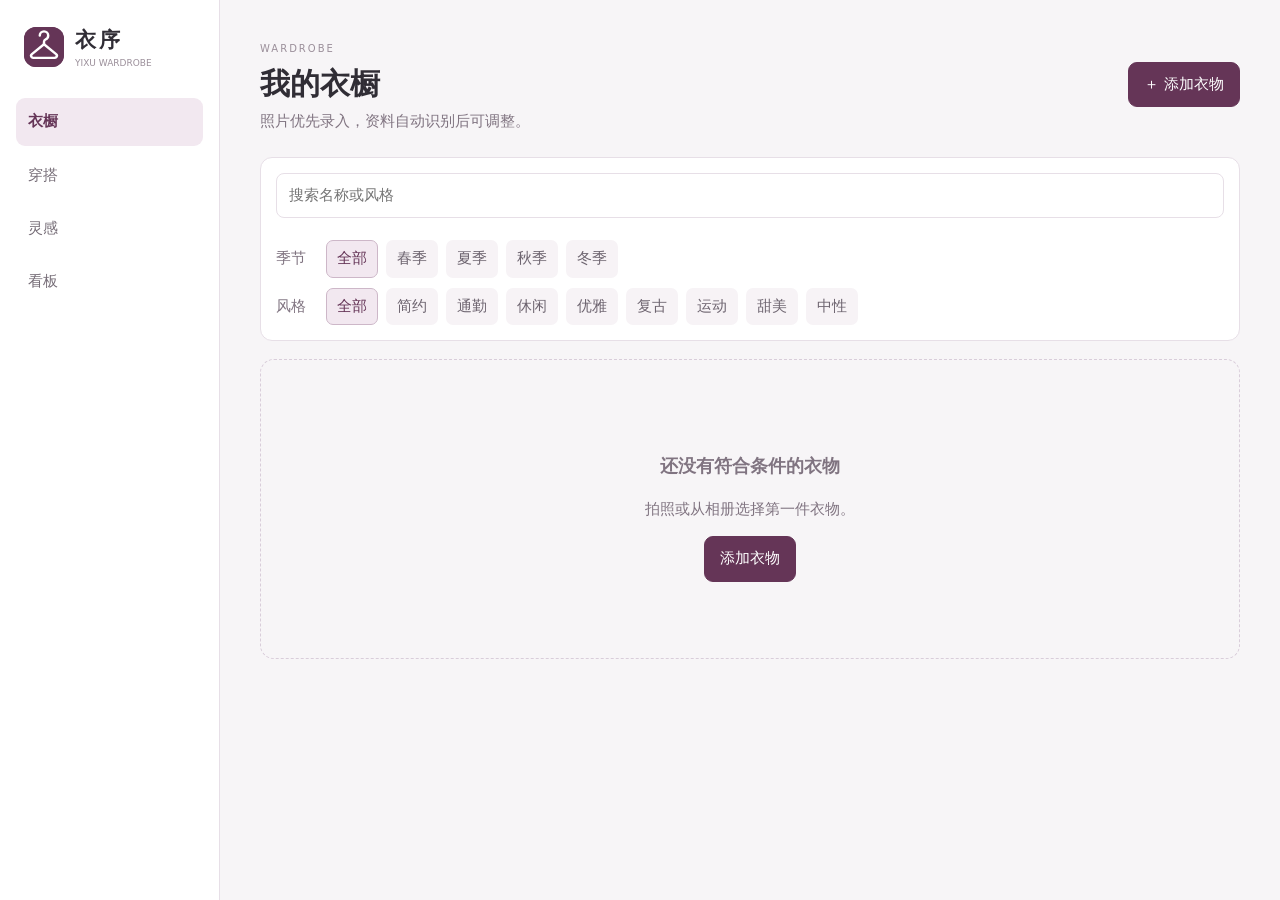
==== commit 417a7cb7: "Fix cutout flow and add outfit calendar" ====
--- a/index.html
+++ b/index.html
@@ -3,17 +3,17 @@
 <head>
 <meta charset="utf-8"><meta name="viewport" content="width=device-width,initial-scale=1,viewport-fit=cover">
 <meta name="theme-color" content="#653557"><title>衣序 · 离线衣橱</title>
-<link rel="icon" type="image/svg+xml" href="./app-icon.svg"><link rel="icon" type="image/png" sizes="32x32" href="./favicon-32.png"><link rel="apple-touch-icon" sizes="180x180" href="./apple-touch-icon.png"><link rel="manifest" href="./manifest.webmanifest">
+<link rel="icon" type="image/svg+xml" href="./app-icon-v2.svg"><link rel="icon" type="image/png" sizes="32x32" href="./favicon-v2-32.png"><link rel="apple-touch-icon" sizes="180x180" href="./apple-touch-icon-v2.png"><link rel="manifest" href="./manifest.webmanifest?v=2">
 <style>
-:root{--p:#653557;--ph:#7d4a6d;--bg:#f7f5f7;--card:#fff;--text:#302d35;--muted:#807481;--line:#e7dfe7;--soft:#f2e8f0;--danger:#a74455}*{box-sizing:border-box}body{margin:0;background:var(--bg);color:var(--text);font:15px/1.55 system-ui,"PingFang SC","Microsoft YaHei",sans-serif}button,input,select,textarea{font:inherit}button{cursor:pointer}.shell{min-height:100vh;padding-left:220px}.side{position:fixed;inset:0 auto 0 0;width:220px;background:#fff;border-right:1px solid var(--line);padding:24px 16px;z-index:10}.brand{display:flex;gap:11px;align-items:center;margin:0 8px 28px}.mark{width:40px;height:40px;border-radius:12px;background:var(--p);color:#fff;display:grid;place-items:center;font-size:21px;overflow:hidden}.mark img{width:100%;height:100%;display:block}.brand b{font-size:21px;letter-spacing:3px}.brand small{display:block;color:#9b8f9a;font-size:9px}.nav{display:grid;gap:6px}.nav button,.bottom button{border:0;background:transparent;color:#766d77;border-radius:9px;padding:12px;text-align:left}.nav button.on,.bottom button.on{background:var(--soft);color:var(--p);font-weight:700}.main{padding:36px 40px 90px;max-width:1400px;margin:auto}.head{display:flex;align-items:center;justify-content:space-between;gap:16px;margin-bottom:24px}.head h1{font-size:30px;margin:2px 0}.head p{margin:0;color:var(--muted)}.eyebrow{font-size:10px;letter-spacing:2px;color:#9b8f9a}.btn{border:1px solid var(--line);background:#fff;color:var(--p);border-radius:9px;padding:10px 15px}.btn.primary{background:var(--p);border-color:var(--p);color:#fff}.filters{background:#fff;border:1px solid var(--line);border-radius:12px;padding:15px;margin-bottom:18px}.search{width:100%;border:1px solid var(--line);border-radius:8px;padding:10px 12px;margin-bottom:12px}.filter{display:flex;gap:8px;align-items:center;margin-top:10px;overflow:auto}.filter>span{color:var(--muted);min-width:42px}.chip{white-space:nowrap;border:1px solid transparent;background:#f7f3f6;color:#6e6570;border-radius:7px;padding:6px 10px}.chip.on{background:var(--soft);border-color:#cdb7c8;color:var(--p)}.grid{display:grid;grid-template-columns:repeat(4,minmax(0,1fr));gap:16px}.card{background:#fff;border:1px solid var(--line);border-radius:12px;overflow:hidden}.closet-groups{display:grid;gap:16px}.category-section{background:#fff;border:1px solid var(--line);border-radius:12px;padding:15px}.category-head{display:flex;align-items:center;justify-content:space-between;margin-bottom:12px}.category-head h2{font-size:17px;margin:0}.category-head span{color:var(--muted);font-size:13px}.category-rail{display:flex;gap:12px;overflow-x:auto;overscroll-behavior-inline:contain;scroll-snap-type:inline mandatory;scrollbar-width:thin;padding:1px 1px 8px;-webkit-overflow-scrolling:touch}.category-rail .card{flex:0 0 210px;scroll-snap-align:start}.photo{height:220px;background:#fff;padding:12px;display:grid;place-items:center}.photo img{width:100%;height:100%;object-fit:contain}.body{padding:13px;border-top:1px solid #f1ebf0}.body b,.body small{display:block}.body small{color:var(--muted)}.empty{min-height:300px;border:1px dashed #d9cdda;border-radius:14px;display:grid;place-items:center;text-align:center;color:var(--muted);padding:30px}.modal{position:fixed;inset:0;background:#2d253080;z-index:50;display:grid;place-items:center;padding:12px}.dialog{background:#fff;width:min(720px,100%);max-height:94vh;overflow:auto;border-radius:16px;padding:24px}.dialog h2{margin:0}.dialog .close{float:right;border:0;background:transparent;font-size:22px}.upload{border:1px dashed #cdbdca;border-radius:11px;padding:12px;text-align:center;background:#fbf8fb}.preview{height:230px}.preview img{width:100%;height:100%;object-fit:contain}.upload-actions{display:flex;justify-content:center;gap:8px;margin-top:10px;flex-wrap:wrap}.form{display:grid;grid-template-columns:1fr 1fr;gap:12px;margin-top:14px}.form label,.full{display:grid;gap:5px;color:#756a74}.form input,.form select,.full input,.full textarea{width:100%;border:1px solid var(--line);border-radius:8px;padding:9px;background:#fff}.checks{display:flex;gap:12px;flex-wrap:wrap;margin:14px 0}.actions{display:flex;justify-content:flex-end;gap:8px;margin-top:18px}.outfits{display:grid;grid-template-columns:repeat(3,1fr);gap:15px}.collage{height:240px;display:grid;grid-template-columns:1fr 1fr;padding:10px}.collage img{width:100%;height:100%;object-fit:contain}.tryon{display:grid;grid-template-columns:1fr 1.2fr;gap:18px}.stage{height:430px;border:1px solid var(--line);border-radius:13px;position:relative;background:linear-gradient(45deg,#f4eff3 25%,transparent 25%),linear-gradient(-45deg,#f4eff3 25%,transparent 25%);background-size:20px 20px;overflow:hidden}.person{position:absolute;inset:22px;margin:auto;width:48%;height:88%;opacity:.48}.layer{position:absolute;width:44%;height:34%;object-fit:contain}.l0{left:2%;top:4%}.l1{right:2%;top:28%}.l2{left:2%;bottom:4%}.l3{right:2%;bottom:4%}.picker{max-height:430px;overflow:auto}.picker h3{font-size:13px;color:var(--muted)}.minis{display:grid;grid-template-columns:repeat(3,1fr);gap:7px}.minis button{border:1px solid var(--line);border-radius:8px;background:#fff;padding:5px}.minis button.on{border-color:var(--p);background:var(--soft)}.minis img{width:100%;height:72px;object-fit:contain}.inspo{columns:3;column-gap:15px}.inspo .card{break-inside:avoid;margin-bottom:15px}.inspo .photo{height:auto;aspect-ratio:4/5}.inspo .photo img{object-fit:cover}.metrics{display:grid;grid-template-columns:repeat(4,1fr);gap:12px}.metric,.panel{background:#fff;border:1px solid var(--line);border-radius:11px;padding:17px}.metric span{display:block;color:var(--muted);font-size:12px}.metric strong{font-size:27px}.panels{display:grid;grid-template-columns:1fr 1fr;gap:15px;margin-top:16px}.panel.wide{grid-column:1/-1}.category-counts{display:grid;grid-template-columns:repeat(5,minmax(0,1fr));gap:10px}.category-count{border:1px solid var(--line);border-radius:9px;padding:12px}.category-count span{display:block;color:var(--muted);font-size:12px}.category-count strong{font-size:22px}.row{display:flex;align-items:center;gap:10px;border-bottom:1px solid #f0eaf0;padding:8px 0}.row img{width:45px;height:45px;object-fit:contain}.danger{color:var(--danger);border:0;background:transparent}.bottom{display:none}.toast{position:fixed;left:50%;bottom:20px;transform:translateX(-50%);background:#352c34;color:#fff;padding:9px 14px;border-radius:8px;z-index:80}
-@media(max-width:800px){.shell{padding-left:0}.side{display:none}.main{padding:24px 15px 88px}.bottom{display:grid;position:fixed;bottom:0;left:0;right:0;height:68px;background:#fff;border-top:1px solid var(--line);grid-template-columns:repeat(4,1fr);z-index:20}.bottom button{text-align:center;font-size:12px;padding:5px}.head{align-items:flex-start;flex-wrap:wrap}.head .btn{flex:none}.grid{grid-template-columns:repeat(2,1fr);gap:10px}.category-section{padding:13px}.category-rail{margin-right:-13px;padding-right:13px}.category-rail .card{flex-basis:155px}.category-rail .photo{height:150px}.photo{height:165px}.form,.tryon,.panels{grid-template-columns:1fr}.outfits{grid-template-columns:1fr}.stage{height:350px}.metrics{grid-template-columns:1fr 1fr}.category-counts{grid-template-columns:repeat(3,minmax(0,1fr))}.inspo{columns:2}.picker{max-height:330px}}@media(max-width:430px){.inspo{columns:1}.minis{grid-template-columns:repeat(2,1fr)}.category-counts{grid-template-columns:repeat(2,minmax(0,1fr))}}
+:root{--p:#653557;--ph:#7d4a6d;--bg:#f7f5f7;--card:#fff;--text:#302d35;--muted:#807481;--line:#e7dfe7;--soft:#f2e8f0;--danger:#a74455}*{box-sizing:border-box}body{margin:0;background:var(--bg);color:var(--text);font:15px/1.55 system-ui,"PingFang SC","Microsoft YaHei",sans-serif}button,input,select,textarea{font:inherit}button{cursor:pointer}.shell{min-height:100vh;padding-left:220px}.side{position:fixed;inset:0 auto 0 0;width:220px;background:#fff;border-right:1px solid var(--line);padding:24px 16px;z-index:10}.brand{display:flex;gap:11px;align-items:center;margin:0 8px 28px}.mark{width:40px;height:40px;border-radius:12px;background:var(--p);color:#fff;display:grid;place-items:center;font-size:21px;overflow:hidden}.mark img{width:100%;height:100%;display:block}.brand b{font-size:21px;letter-spacing:3px}.brand small{display:block;color:#9b8f9a;font-size:9px}.nav{display:grid;gap:6px}.nav button,.bottom button{border:0;background:transparent;color:#766d77;border-radius:9px;padding:12px;text-align:left}.nav button.on,.bottom button.on{background:var(--soft);color:var(--p);font-weight:700}.main{padding:36px 40px 90px;max-width:1400px;margin:auto}.head{display:flex;align-items:center;justify-content:space-between;gap:16px;margin-bottom:24px}.head h1{font-size:30px;margin:2px 0}.head p{margin:0;color:var(--muted)}.eyebrow{font-size:10px;letter-spacing:2px;color:#9b8f9a}.btn{border:1px solid var(--line);background:#fff;color:var(--p);border-radius:9px;padding:10px 15px}.btn.primary{background:var(--p);border-color:var(--p);color:#fff}.filters{background:#fff;border:1px solid var(--line);border-radius:12px;padding:15px;margin-bottom:18px}.search{width:100%;border:1px solid var(--line);border-radius:8px;padding:10px 12px;margin-bottom:12px}.filter{display:flex;gap:8px;align-items:center;margin-top:10px;overflow:auto}.filter>span{color:var(--muted);min-width:42px}.chip{white-space:nowrap;border:1px solid transparent;background:#f7f3f6;color:#6e6570;border-radius:7px;padding:6px 10px}.chip.on{background:var(--soft);border-color:#cdb7c8;color:var(--p)}.grid{display:grid;grid-template-columns:repeat(4,minmax(0,1fr));gap:16px}.card{background:#fff;border:1px solid var(--line);border-radius:12px;overflow:hidden}.closet-groups{display:grid;gap:16px}.category-section{background:#fff;border:1px solid var(--line);border-radius:12px;padding:15px}.category-head{display:flex;align-items:center;justify-content:space-between;margin-bottom:12px}.category-head h2{font-size:17px;margin:0}.category-head span{color:var(--muted);font-size:13px}.category-rail{display:flex;gap:12px;overflow-x:auto;overscroll-behavior-inline:contain;scroll-snap-type:inline mandatory;scrollbar-width:thin;padding:1px 1px 8px;-webkit-overflow-scrolling:touch}.category-rail .card{flex:0 0 210px;scroll-snap-align:start}.photo{height:220px;background:#fff;padding:12px;display:grid;place-items:center}.photo img{width:100%;height:100%;object-fit:contain}.body{padding:13px;border-top:1px solid #f1ebf0}.body b,.body small{display:block}.body small{color:var(--muted)}.empty{min-height:300px;border:1px dashed #d9cdda;border-radius:14px;display:grid;place-items:center;text-align:center;color:var(--muted);padding:30px}.modal{position:fixed;inset:0;background:#2d253080;z-index:50;display:grid;place-items:center;padding:12px}.dialog{background:#fff;width:min(720px,100%);max-height:94vh;overflow:auto;border-radius:16px;padding:24px}.dialog h2{margin:0}.dialog .close{float:right;border:0;background:transparent;font-size:22px}.upload{border:1px dashed #cdbdca;border-radius:11px;padding:12px;text-align:center;background:#fbf8fb}.preview{height:230px}.preview img{width:100%;height:100%;object-fit:contain}.upload-actions{display:flex;justify-content:center;gap:8px;margin-top:10px;flex-wrap:wrap}.form{display:grid;grid-template-columns:1fr 1fr;gap:12px;margin-top:14px}.form label,.full{display:grid;gap:5px;color:#756a74}.form input,.form select,.full input,.full textarea{width:100%;border:1px solid var(--line);border-radius:8px;padding:9px;background:#fff}.checks{display:flex;gap:12px;flex-wrap:wrap;margin:14px 0}.actions{display:flex;justify-content:flex-end;gap:8px;margin-top:18px}.outfits{display:grid;grid-template-columns:repeat(3,1fr);gap:15px}.collage{height:240px;display:grid;grid-template-columns:1fr 1fr;padding:10px}.collage img{width:100%;height:100%;object-fit:contain}.tryon{display:grid;grid-template-columns:1fr 1.2fr;gap:18px}.stage{height:430px;border:1px solid var(--line);border-radius:13px;position:relative;background:linear-gradient(45deg,#f4eff3 25%,transparent 25%),linear-gradient(-45deg,#f4eff3 25%,transparent 25%);background-size:20px 20px;overflow:hidden}.person{position:absolute;inset:22px;margin:auto;width:48%;height:88%;opacity:.48}.layer{position:absolute;width:44%;height:34%;object-fit:contain}.l0{left:2%;top:4%}.l1{right:2%;top:28%}.l2{left:2%;bottom:4%}.l3{right:2%;bottom:4%}.picker{max-height:430px;overflow:auto}.picker h3{font-size:13px;color:var(--muted)}.minis{display:grid;grid-template-columns:repeat(3,1fr);gap:7px}.minis button{border:1px solid var(--line);border-radius:8px;background:#fff;padding:5px}.minis button.on{border-color:var(--p);background:var(--soft)}.minis img{width:100%;height:72px;object-fit:contain}.inspo{columns:3;column-gap:15px}.inspo .card{break-inside:avoid;margin-bottom:15px}.inspo .photo{height:auto;aspect-ratio:4/5}.inspo .photo img{object-fit:cover}.metrics{display:grid;grid-template-columns:repeat(4,1fr);gap:12px}.metric,.panel{background:#fff;border:1px solid var(--line);border-radius:11px;padding:17px}.metric span{display:block;color:var(--muted);font-size:12px}.metric strong{font-size:27px}.panels{display:grid;grid-template-columns:1fr 1fr;gap:15px;margin-top:16px}.panel.wide{grid-column:1/-1}.category-counts{display:grid;grid-template-columns:repeat(5,minmax(0,1fr));gap:10px}.category-count{border:1px solid var(--line);border-radius:9px;padding:12px}.category-count span{display:block;color:var(--muted);font-size:12px}.category-count strong{font-size:22px}.calendar-nav{display:flex;align-items:center;justify-content:space-between;gap:12px;margin-bottom:14px}.calendar-nav h2{margin:0;font-size:18px}.calendar-nav div{display:flex;gap:8px}.calendar-grid{display:grid;grid-template-columns:repeat(7,minmax(0,1fr));gap:7px}.weekday{text-align:center;color:var(--muted);font-size:12px;padding:5px}.calendar-blank{min-height:104px}.calendar-day{min-width:0;min-height:104px;border:1px solid var(--line);border-radius:9px;background:#fff;color:var(--text);padding:8px;text-align:left;display:flex;flex-direction:column;gap:6px;overflow:hidden}.calendar-day:hover,.calendar-day.has-look{border-color:#cdb7c8;background:#fbf8fb}.calendar-day>span{font-size:12px;color:var(--muted)}.calendar-day>small{margin:auto;color:var(--p);font-size:18px}.day-look{display:flex;flex:1;min-height:0;justify-content:center}.day-look img{width:34%;height:72px;object-fit:contain}.look-choices{display:grid;grid-template-columns:repeat(3,minmax(0,1fr));gap:10px;margin-top:14px}.look-choice{border:1px solid var(--line);border-radius:10px;background:#fff;padding:8px;color:var(--text)}.look-choice.on{border-color:var(--p);background:var(--soft)}.look-choice .collage{height:120px}.look-choice b{display:block;margin-top:5px}.row{display:flex;align-items:center;gap:10px;border-bottom:1px solid #f0eaf0;padding:8px 0}.row img{width:45px;height:45px;object-fit:contain}.danger{color:var(--danger);border:0;background:transparent}.bottom{display:none}.toast{position:fixed;left:50%;bottom:20px;transform:translateX(-50%);background:#352c34;color:#fff;padding:9px 14px;border-radius:8px;z-index:80}
+@media(max-width:800px){.shell{padding-left:0}.side{display:none}.main{padding:24px 15px 88px}.bottom{display:grid;position:fixed;bottom:0;left:0;right:0;height:68px;background:#fff;border-top:1px solid var(--line);grid-template-columns:repeat(4,1fr);z-index:20}.bottom button{text-align:center;font-size:12px;padding:5px}.head{align-items:flex-start;flex-wrap:wrap}.head .btn{flex:none}.grid{grid-template-columns:repeat(2,1fr);gap:10px}.category-section{padding:13px}.category-rail{margin-right:-13px;padding-right:13px}.category-rail .card{flex-basis:155px}.category-rail .photo{height:150px}.photo{height:165px}.form,.tryon,.panels{grid-template-columns:1fr}.outfits{grid-template-columns:1fr}.stage{height:350px}.metrics{grid-template-columns:1fr 1fr}.category-counts{grid-template-columns:repeat(3,minmax(0,1fr))}.calendar-grid{gap:4px}.calendar-blank,.calendar-day{min-height:68px}.calendar-day{padding:5px}.day-look img{height:42px}.look-choices{grid-template-columns:repeat(2,minmax(0,1fr))}.inspo{columns:2}.picker{max-height:330px}}@media(max-width:430px){.inspo{columns:1}.minis{grid-template-columns:repeat(2,1fr)}.category-counts{grid-template-columns:repeat(2,minmax(0,1fr))}.weekday{font-size:10px}.calendar-day>span{font-size:10px}.calendar-day>small{font-size:15px}}
 </style></head>
-<body><div class="shell"><aside class="side"><div class="brand"><span class="mark"><img src="./app-icon.svg" alt="衣架图标"></span><span><b>衣序</b><small>YIXU WARDROBE</small></span></div><nav class="nav" id="sideNav"></nav></aside><main class="main" id="app"></main><nav class="bottom" id="bottomNav"></nav></div><div id="overlay"></div><script>
+<body><div class="shell"><aside class="side"><div class="brand"><span class="mark"><img src="./app-icon-v2.svg" alt="衣架图标"></span><span><b>衣序</b><small>YIXU WARDROBE</small></span></div><nav class="nav" id="sideNav"></nav></aside><main class="main" id="app"></main><nav class="bottom" id="bottomNav"></nav></div><div id="overlay"></div><script>
 const CATS=['上衣','裤装','半身裙','连衣裙','外套','鞋履','包袋','配饰','其他'],SEAS=['春季','夏季','秋季','冬季'],STYLES=['简约','通勤','休闲','优雅','复古','运动','甜美','中性'],THICK=['轻薄','适中','厚实'];
-let page='closet',items=[],outfits=[],inspirations=[],season='',style='',query='',draft=null,selected=[];const app=document.querySelector('#app'),overlay=document.querySelector('#overlay');
-function db(){return new Promise((ok,no)=>{const q=indexedDB.open('yixu-standalone',1);q.onupgradeneeded=()=>['items','outfits','inspirations'].forEach(s=>q.result.objectStoreNames.contains(s)||q.result.createObjectStore(s,{keyPath:'id'}));q.onsuccess=()=>ok(q.result);q.onerror=()=>no(q.error)})}
+let page='closet',items=[],outfits=[],inspirations=[],dailyLooks=[],season='',style='',query='',draft=null,selected=[],calendarCursor=new Date(new Date().getFullYear(),new Date().getMonth(),1);const app=document.querySelector('#app'),overlay=document.querySelector('#overlay');
+function db(){return new Promise((ok,no)=>{const q=indexedDB.open('yixu-standalone',2);q.onupgradeneeded=()=>['items','outfits','inspirations','dailyLooks'].forEach(s=>q.result.objectStoreNames.contains(s)||q.result.createObjectStore(s,{keyPath:'id'}));q.onsuccess=()=>ok(q.result);q.onerror=()=>no(q.error)})}
 async function all(store){const d=await db();return new Promise((ok,no)=>{const q=d.transaction(store).objectStore(store).getAll();q.onsuccess=()=>ok(q.result);q.onerror=()=>no(q.error)})}async function put(store,value){const d=await db();return new Promise((ok,no)=>{const q=d.transaction(store,'readwrite').objectStore(store).put(value);q.onsuccess=ok;q.onerror=()=>no(q.error)})}async function del(store,id){const d=await db();return new Promise(ok=>{const q=d.transaction(store,'readwrite').objectStore(store).delete(id);q.onsuccess=ok})}
-async function load(){[items,outfits,inspirations]=await Promise.all([all('items'),all('outfits'),all('inspirations')]);render()}
+async function load(){[items,outfits,inspirations,dailyLooks]=await Promise.all([all('items'),all('outfits'),all('inspirations'),all('dailyLooks')]);render()}
 const nav=[['closet','衣橱'],['outfits','穿搭'],['inspiration','灵感'],['dashboard','看板']];function navs(){for(const id of ['sideNav','bottomNav'])document.querySelector('#'+id).innerHTML=nav.map(([k,v])=>`<button class="${page===k?'on':''}" onclick="go('${k}')">${v}</button>`).join('')}function go(p){page=p;navs();render()}
 function esc(v=''){return String(v).replace(/[&<>"']/g,c=>({'&':'&amp;','<':'&lt;','>':'&gt;','"':'&quot;',"'":'&#39;'}[c]))}function url(blob){return URL.createObjectURL(blob)}function toast(s){const n=document.createElement('div');n.className='toast';n.textContent=s;document.body.append(n);setTimeout(()=>n.remove(),1800)}
 function head(en,title,copy,action=''){return `<div class="head"><div><span class="eyebrow">${en}</span><h1>${title}</h1><p>${copy}</p></div>${action}</div>`}
@@ -21,10 +21,10 @@
 function itemCard(x){return `<article class="card"><div class="photo"><img src="${url(x.image)}"></div><div class="body"><b>${esc(x.category)}</b><small>${esc(x.color)} · ${esc(x.seasons.join(' / ')||'未设季节')}</small><small>${esc(x.styles.join(' / ')||'未设风格')}</small><button class="danger" onclick="removeItem('${x.id}')">删除</button></div></article>`}
 function closet(){const result=items.filter(x=>(!query||[x.name,x.category,...x.styles].join(' ').toLowerCase().includes(query.toLowerCase()))&&(!season||x.seasons.includes(season))&&(!style||x.styles.includes(style))),groups=CATS.map(category=>({category,list:result.filter(x=>x.category===category)})).filter(x=>x.list.length);app.innerHTML=head('WARDROBE','我的衣橱','照片优先录入，资料自动识别后可调整。','<button class="btn primary" onclick="addItem()">＋ 添加衣物</button>')+`<section class="filters"><input class="search" placeholder="搜索名称或风格" value="${esc(query)}" oninput="query=this.value;closet()"><div class="filter"><span>季节</span>${['',...SEAS].map(x=>`<button class="chip ${season===x?'on':''}" onclick="season='${x}';closet()">${x||'全部'}</button>`).join('')}</div><div class="filter"><span>风格</span>${['',...STYLES].map(x=>`<button class="chip ${style===x?'on':''}" onclick="style='${x}';closet()">${x||'全部'}</button>`).join('')}</div></section>`+(groups.length?`<div class="closet-groups">${groups.map(g=>`<section class="category-section"><div class="category-head"><h2>${esc(g.category)}</h2><span>${g.list.length} 件 · 左右滑动</span></div><div class="category-rail" aria-label="${esc(g.category)}衣物">${g.list.map(itemCard).join('')}</div></section>`).join('')}</div>`:`<div class="empty"><div><h3>还没有符合条件的衣物</h3><p>拍照或从相册选择第一件衣物。</p><button class="btn primary" onclick="addItem()">添加衣物</button></div></div>`)}
 function addItem(){draft={category:'',color:'',seasons:[],styles:[],thickness:'',brand:'',price:'',purchaseDate:'',notes:'',image:null};itemModal()}
-function itemModal(){overlay.innerHTML=`<div class="modal"><section class="dialog"><button class="close" onclick="closeModal()">×</button><h2>添加衣物</h2><p>照片在本机处理为透明背景，并进行基础识别。</p><div class="upload">${draft.image?`<div class="preview"><img src="${url(draft.image)}"></div>`:'<div class="preview" style="display:grid;place-items:center">添加衣物照片 *</div>'}<div class="upload-actions"><label class="btn">从相册选择<input hidden type="file" accept="image/*" onchange="pickPhoto(this.files[0])"></label><label class="btn">拍照<input hidden type="file" accept="image/*" capture="environment" onchange="pickPhoto(this.files[0])"></label></div></div><div class="form"><label>分类<select onchange="draft.category=this.value">${opts(CATS,draft.category)}</select></label><label>颜色<input value="${esc(draft.color)}" onchange="draft.color=this.value"></label><label>薄厚<select onchange="draft.thickness=this.value">${opts(THICK,draft.thickness)}</select></label><label>风格<select onchange="draft.styles=this.value?[this.value]:[]">${opts(STYLES,draft.styles[0])}</select></label><label>品牌<input value="${esc(draft.brand)}" onchange="draft.brand=this.value"></label><label>购买价格<input type="number" min="0" value="${draft.price}" onchange="draft.price=this.value"></label><label>购买日期<input type="date" value="${draft.purchaseDate}" onchange="draft.purchaseDate=this.value"></label></div><div class="checks">${SEAS.map(s=>`<label><input type="checkbox" ${draft.seasons.includes(s)?'checked':''} onchange="this.checked?draft.seasons.push('${s}'):draft.seasons=draft.seasons.filter(x=>x!=='${s}')">${s}</label>`).join('')}</div><label class="full">备注<textarea onchange="draft.notes=this.value">${esc(draft.notes)}</textarea></label><div class="actions"><button class="btn" onclick="closeModal()">取消</button><button class="btn primary" onclick="saveItem()">保存衣物</button></div></section></div>`}
+function itemModal(){overlay.innerHTML=`<div class="modal"><section class="dialog"><button class="close" onclick="closeModal()">×</button><h2>添加衣物</h2><p>纯色背景会在本机自动透明化；背景复杂时保留原图，避免损伤衣物。</p><div class="upload">${draft.image?`<div class="preview"><img src="${url(draft.image)}"></div>`:'<div class="preview" style="display:grid;place-items:center">添加衣物照片 *</div>'}<div class="upload-actions"><label class="btn">从相册选择<input hidden type="file" accept="image/*" onchange="pickPhoto(this.files[0])"></label><label class="btn">拍照<input hidden type="file" accept="image/*" capture="environment" onchange="pickPhoto(this.files[0])"></label></div></div><div class="form"><label>分类<select onchange="draft.category=this.value">${opts(CATS,draft.category)}</select></label><label>颜色<input value="${esc(draft.color)}" onchange="draft.color=this.value"></label><label>薄厚<select onchange="draft.thickness=this.value">${opts(THICK,draft.thickness)}</select></label><label>风格<select onchange="draft.styles=this.value?[this.value]:[]">${opts(STYLES,draft.styles[0])}</select></label><label>品牌<input value="${esc(draft.brand)}" onchange="draft.brand=this.value"></label><label>购买价格<input type="number" min="0" value="${draft.price}" onchange="draft.price=this.value"></label><label>购买日期<input type="date" value="${draft.purchaseDate}" onchange="draft.purchaseDate=this.value"></label></div><div class="checks">${SEAS.map(s=>`<label><input type="checkbox" ${draft.seasons.includes(s)?'checked':''} onchange="this.checked?draft.seasons.push('${s}'):draft.seasons=draft.seasons.filter(x=>x!=='${s}')">${s}</label>`).join('')}</div><label class="full">备注<textarea onchange="draft.notes=this.value">${esc(draft.notes)}</textarea></label><div class="actions"><button class="btn" onclick="closeModal()">取消</button><button class="btn primary" onclick="saveItem()">保存衣物</button></div></section></div>`}
 function opts(arr,value){return '<option value="">请选择</option>'+arr.map(x=>`<option ${x===value?'selected':''}>${x}</option>`).join('')}
-async function pickPhoto(file){if(!file)return;toast('正在本机处理照片…');const out=await processImage(file);Object.assign(draft,out.tags,{image:out.image,name:out.tags.color+out.tags.category});itemModal();toast('已完成透明化和基础识别')}
-async function processImage(file){const bm=await createImageBitmap(file),scale=Math.min(1,1200/Math.max(bm.width,bm.height)),c=document.createElement('canvas');c.width=bm.width*scale;c.height=bm.height*scale;const x=c.getContext('2d',{willReadFrequently:true});x.drawImage(bm,0,0,c.width,c.height);bm.close();const d=x.getImageData(0,0,c.width,c.height),p=d.data,w=c.width,h=c.height,ids=[0,(w-1)*4,(h-1)*w*4,(h*w-1)*4],bg=[0,1,2].map(k=>ids.reduce((s,i)=>s+p[i+k],0)/4);let R=0,G=0,B=0,n=0,minX=w,maxX=0,minY=h,maxY=0;for(let yy=0;yy<h;yy++)for(let xx=0;xx<w;xx++){let i=(yy*w+xx)*4,dd=Math.hypot(p[i]-bg[0],p[i+1]-bg[1],p[i+2]-bg[2]);if(dd<34)p[i+3]=0;else{R+=p[i];G+=p[i+1];B+=p[i+2];n++;minX=Math.min(minX,xx);maxX=Math.max(maxX,xx);minY=Math.min(minY,yy);maxY=Math.max(maxY,yy)}}x.putImageData(d,0,0);R/=n;G/=n;B/=n;const colors=[['黑色',30,30,30],['白色',235,235,235],['灰色',135,135,135],['米色',210,195,165],['棕色',115,74,48],['红色',180,55,58],['粉色',220,145,165],['绿色',70,130,85],['蓝色',65,105,170],['紫色',120,80,145]];let color=colors.sort((a,b)=>Math.hypot(R-a[1],G-a[2],B-a[3])-Math.hypot(R-b[1],G-b[2],B-b[3]))[0][0],ratio=(maxX-minX)/Math.max(1,maxY-minY),category=ratio>1.35?'配饰':ratio<.42?'裤装':'上衣',thickness=category==='外套'?'厚实':category.includes('裙')?'轻薄':'适中',seasons=thickness==='厚实'?['秋季','冬季']:thickness==='轻薄'?['春季','夏季']:['春季','秋季'],styles=[(R+G+B)/3>185?'简约':(R+G+B)/3<80?'通勤':'休闲'];const image=await new Promise(ok=>c.toBlob(ok,'image/png'));return{image,tags:{category,color,thickness,seasons,styles}}}
+async function pickPhoto(file){if(!file)return;toast('正在本机处理照片…');const out=await processImage(file);Object.assign(draft,out.tags,{image:out.image,name:out.tags.color+out.tags.category});itemModal();toast(out.cutoutApplied?'已完成透明化和基础识别':'背景较复杂，已保留原图并完成基础识别')}
+async function processImage(file){const bm=await createImageBitmap(file),scale=Math.min(1,1200/Math.max(bm.width,bm.height)),c=document.createElement('canvas');c.width=Math.max(1,Math.round(bm.width*scale));c.height=Math.max(1,Math.round(bm.height*scale));const x=c.getContext('2d',{willReadFrequently:true});x.drawImage(bm,0,0,c.width,c.height);bm.close();const d=x.getImageData(0,0,c.width,c.height),p=d.data,w=c.width,h=c.height,original=new Uint8ClampedArray(p),step=Math.max(1,Math.floor(Math.min(w,h)/80)),samples=[];for(let xx=0;xx<w;xx+=step){samples.push([p[xx*4],p[xx*4+1],p[xx*4+2]]);let i=((h-1)*w+xx)*4;samples.push([p[i],p[i+1],p[i+2]])}for(let yy=0;yy<h;yy+=step){let i=yy*w*4;samples.push([p[i],p[i+1],p[i+2]]);i=(yy*w+w-1)*4;samples.push([p[i],p[i+1],p[i+2]])}const bg=[0,1,2].map(k=>samples.reduce((sum,v)=>sum+v[k],0)/samples.length),spread=Math.sqrt(samples.reduce((sum,v)=>sum+Math.pow(v[0]-bg[0],2)+Math.pow(v[1]-bg[1],2)+Math.pow(v[2]-bg[2],2),0)/samples.length),threshold=Math.max(22,Math.min(48,18+spread*.9));let cutoutApplied=false;if(spread<32){const seen=new Uint8Array(w*h),queue=new Int32Array(w*h);let head=0,tail=0,removed=0;const add=(xx,yy)=>{const pos=yy*w+xx;if(seen[pos])return;const i=pos*4,dist=Math.hypot(p[i]-bg[0],p[i+1]-bg[1],p[i+2]-bg[2]);if(dist<=threshold){seen[pos]=1;queue[tail++]=pos}};for(let xx=0;xx<w;xx++){add(xx,0);add(xx,h-1)}for(let yy=0;yy<h;yy++){add(0,yy);add(w-1,yy)}while(head<tail){const pos=queue[head++],xx=pos%w,yy=(pos/w)|0;removed++;if(xx>0)add(xx-1,yy);if(xx<w-1)add(xx+1,yy);if(yy>0)add(xx,yy-1);if(yy<h-1)add(xx,yy+1)}const ratio=removed/(w*h);if(ratio>=.08&&ratio<=.9){cutoutApplied=true;for(let pos=0;pos<seen.length;pos++)if(seen[pos]){const i=pos*4,dist=Math.hypot(p[i]-bg[0],p[i+1]-bg[1],p[i+2]-bg[2]),edge=threshold*.72;p[i+3]=dist<=edge?0:Math.round(255*(dist-edge)/(threshold-edge))}}}if(!cutoutApplied)p.set(original);x.putImageData(d,0,0);let R=0,G=0,B=0,n=0,minX=w,maxX=0,minY=h,maxY=0;for(let yy=0;yy<h;yy++)for(let xx=0;xx<w;xx++){const i=(yy*w+xx)*4;if(p[i+3]>90){R+=p[i];G+=p[i+1];B+=p[i+2];n++;minX=Math.min(minX,xx);maxX=Math.max(maxX,xx);minY=Math.min(minY,yy);maxY=Math.max(maxY,yy)}}R/=Math.max(1,n);G/=Math.max(1,n);B/=Math.max(1,n);const colors=[['黑色',30,30,30],['白色',235,235,235],['灰色',135,135,135],['米色',210,195,165],['棕色',115,74,48],['红色',180,55,58],['粉色',220,145,165],['绿色',70,130,85],['蓝色',65,105,170],['紫色',120,80,145]];let color=colors.sort((a,b)=>Math.hypot(R-a[1],G-a[2],B-a[3])-Math.hypot(R-b[1],G-b[2],B-b[3]))[0][0],ratio=(maxX-minX)/Math.max(1,maxY-minY),category=ratio>1.35?'配饰':ratio<.42?'裤装':'上衣',thickness=category==='外套'?'厚实':category.includes('裙')?'轻薄':'适中',seasons=thickness==='厚实'?['秋季','冬季']:thickness==='轻薄'?['春季','夏季']:['春季','秋季'],styles=[(R+G+B)/3>185?'简约':(R+G+B)/3<80?'通勤':'休闲'];const image=await new Promise(ok=>c.toBlob(ok,'image/png'));return{image,cutoutApplied,tags:{category,color,thickness,seasons,styles}}}
 async function saveItem(){if(!draft.image)return toast('请先添加照片');if(!draft.category)return toast('请选择分类');draft.id=crypto.randomUUID();draft.createdAt=new Date().toISOString();draft.price=draft.price?Number(draft.price):null;await put('items',draft);closeModal();await load();toast('衣物已保存')}
 async function removeItem(id){if(!confirm('确定删除这件衣物吗？'))return;await del('items',id);await load()}
 function closeModal(){overlay.innerHTML=''}
@@ -32,9 +32,16 @@
 function openTryon(){selected=[];tryonModal()}function group(cat){return ['上衣'].includes(cat)?'上装':['裤装','半身裙','连衣裙'].includes(cat)?'下装':cat==='外套'?'外套':'鞋包配饰'}function choose(id){const item=items.find(x=>x.id===id),g=group(item.category);selected=selected.filter(x=>group(items.find(i=>i.id===x).category)!==g);selected.push(id);tryonModal()}
 function tryonModal(){const chosen=selected.map(id=>items.find(x=>x.id===id));overlay.innerHTML=`<div class="modal"><section class="dialog"><button class="close" onclick="closeModal()">×</button><h2>虚拟试衣</h2><div class="tryon"><div class="stage"><svg class="person" viewBox="0 0 100 260"><circle cx="50" cy="27" r="22" fill="#bdaab7"/><path d="M28 55 Q50 44 72 55 L83 145 68 155 72 253 53 253 50 167 47 253 28 253 32 155 17 145Z" fill="#bdaab7"/></svg>${chosen.map((x,i)=>`<img class="layer l${i}" src="${url(x.image)}">`).join('')}</div><div class="picker">${['上装','下装','外套','鞋包配饰'].map(g=>`<h3>${g}</h3><div class="minis">${items.filter(x=>group(x.category)===g).map(x=>`<button class="${selected.includes(x.id)?'on':''}" onclick="choose('${x.id}')"><img src="${url(x.image)}"><small>${x.category}</small></button>`).join('')}</div>`).join('')}</div></div><div class="actions"><button class="btn" onclick="closeModal()">取消</button><button class="btn primary" onclick="saveOutfit()">保存方案</button></div></section></div>`}
 async function saveOutfit(){if(!selected.length)return toast('请先选择衣物');await put('outfits',{id:crypto.randomUUID(),itemIds:[...selected],createdAt:new Date().toISOString()});closeModal();await load();toast('穿搭已保存')}async function removeOutfit(id){await del('outfits',id);await load()}
-function inspoPage(){app.innerHTML=head('INSPIRATION','收藏灵感','只保存参考图片，以及可选的品牌、价格和想买的单品。','<button class="btn primary" onclick="inspoModal()">＋ 上传灵感</button>')+(inspirations.length?`<div class="inspo">${inspirations.map(x=>`<article class="card"><div class="photo"><img src="${url(x.image)}"></div><div class="body">${x.brand?`<small>品牌：${esc(x.brand)}</small>`:''}${x.price?`<small>价格：¥${x.price}</small>`:''}${x.wanted?`<small>想买：${esc(x.wanted)}</small>`:''}<button class="danger" onclick="removeInspo('${x.id}')">删除</button></div></article>`).join('')}</div>`:'<div class="empty"><div><h3>还没有收藏灵感</h3><button class="btn primary" onclick="inspoModal()">上传图片</button></div></div>')}
-function inspoModal(){draft={image:null,brand:'',price:'',wanted:''};overlay.innerHTML=`<div class="modal"><section class="dialog"><button class="close" onclick="closeModal()">×</button><h2>上传穿搭参考</h2><label class="upload"><div class="preview" style="display:grid;place-items:center">选择穿搭图片 *</div><input hidden type="file" accept="image/*" onchange="draft.image=this.files[0];toast('图片已选择')"></label><div class="form"><label>品牌（选填）<input onchange="draft.brand=this.value"></label><label>价格（选填）<input type="number" min="0" onchange="draft.price=this.value"></label></div><label class="full">想买的单品（选填）<input onchange="draft.wanted=this.value"></label><div class="actions"><button class="btn" onclick="closeModal()">取消</button><button class="btn primary" onclick="saveInspo()">收藏</button></div></section></div>`}
+function inspoPage(){app.innerHTML=head('INSPIRATION','收藏灵感','收藏每一次心动，慢慢建立属于自己的审美坐标。','<button class="btn primary" onclick="inspoModal()">＋ 上传灵感</button>')+(inspirations.length?`<div class="inspo">${inspirations.map(x=>`<article class="card"><div class="photo"><img src="${url(x.image)}"></div><div class="body">${x.brand?`<small>品牌：${esc(x.brand)}</small>`:''}${x.price?`<small>价格：¥${x.price}</small>`:''}${x.wanted?`<small>想买：${esc(x.wanted)}</small>`:''}<button class="danger" onclick="removeInspo('${x.id}')">删除</button></div></article>`).join('')}</div>`:'<div class="empty"><div><h3>还没有收藏灵感</h3><button class="btn primary" onclick="inspoModal()">上传图片</button></div></div>')}
+function inspoModal(reset=true){if(reset)draft={image:null,brand:'',price:'',wanted:''};overlay.innerHTML=`<div class="modal"><section class="dialog"><button class="close" onclick="closeModal()">×</button><h2>上传穿搭参考</h2><p>保存喜欢的穿搭图片，记录可选的品牌、价格和想买单品。</p><div class="upload">${draft.image?`<div class="preview"><img src="${url(draft.image)}"></div>`:'<div class="preview" style="display:grid;place-items:center">选择穿搭图片 *</div>'}<div class="upload-actions"><label class="btn">从相册选择<input hidden type="file" accept="image/*" onchange="pickInspiration(this.files[0])"></label><label class="btn">拍照<input hidden type="file" accept="image/*" capture="environment" onchange="pickInspiration(this.files[0])"></label></div></div><div class="form"><label>品牌（选填）<input value="${esc(draft.brand)}" oninput="draft.brand=this.value"></label><label>价格（选填）<input type="number" min="0" value="${esc(draft.price)}" oninput="draft.price=this.value"></label></div><label class="full">想买的单品（选填）<input value="${esc(draft.wanted)}" oninput="draft.wanted=this.value"></label><div class="actions"><button class="btn" onclick="closeModal()">取消</button><button class="btn primary" onclick="saveInspo()">收藏</button></div></section></div>`}
+function pickInspiration(file){if(!file)return;draft.image=file;inspoModal(false);toast('图片已选择')}
 async function saveInspo(){if(!draft.image)return toast('请先选择图片');await put('inspirations',{...draft,id:crypto.randomUUID(),price:draft.price?Number(draft.price):null,createdAt:new Date().toISOString()});closeModal();await load()}async function removeInspo(id){await del('inspirations',id);await load()}
-function dashboard(){const month=new Date().toISOString().slice(0,7),buy=items.filter(x=>x.purchaseDate&&x.purchaseDate.startsWith(month)),idle=items.filter(x=>x.status==='闲置'),counts=CATS.map(category=>({category,count:items.filter(x=>x.category===category).length}));app.innerHTML=head('MONTHLY REVIEW','月度复盘','根据本机衣橱数据回顾购买与风格。')+`<div class="metrics"><div class="metric"><span>衣物</span><strong>${items.length}</strong></div><div class="metric"><span>本月购买</span><strong>${buy.length}</strong></div><div class="metric"><span>穿搭方案</span><strong>${outfits.length}</strong></div><div class="metric"><span>灵感</span><strong>${inspirations.length}</strong></div></div><div class="panels"><section class="panel wide"><h2>衣物分类数量</h2><div class="category-counts">${counts.map(x=>`<div class="category-count"><span>${x.category}</span><strong>${x.count}</strong></div>`).join('')}</div></section><section class="panel"><h2>本月购买</h2>${buy.length?buy.map(x=>`<div class="row"><img src="${url(x.image)}"><b>${x.category}</b></div>`).join(''):'<p>本月还没有购买记录。</p>'}<button class="btn" onclick="go('closet')">打开衣橱</button></section><section class="panel"><h2>下月风格方向</h2><div>${[...new Set(items.flatMap(x=>x.styles))].map(x=>`<span class="chip on">${x}</span>`).join('')||'<p>收藏灵感后再慢慢确定。</p>'}</div><button class="btn" onclick="go('inspiration')">连接灵感页</button></section></div>`}
+function dateKey(year,month,day){return `${year}-${String(month+1).padStart(2,'0')}-${String(day).padStart(2,'0')}`}
+function changeCalendar(delta){calendarCursor=new Date(calendarCursor.getFullYear(),calendarCursor.getMonth()+delta,1);dashboard()}
+function outfitImages(outfit,limit=3){return outfit.itemIds.slice(0,limit).map(id=>{const item=items.find(x=>x.id===id);return item?`<img src="${url(item.image)}" alt="${esc(item.category)}">`:''}).join('')}
+function dashboard(){const year=calendarCursor.getFullYear(),month=calendarCursor.getMonth(),monthPrefix=`${year}-${String(month+1).padStart(2,'0')}`,monthChecks=dailyLooks.filter(x=>x.date.startsWith(monthPrefix)).length,first=(new Date(year,month,1).getDay()+6)%7,days=new Date(year,month+1,0).getDate(),counts=CATS.map(category=>({category,count:items.filter(x=>x.category===category).length})),cells=Array.from({length:first},()=>'<span class="calendar-blank"></span>').concat(Array.from({length:days},(_,i)=>{const day=i+1,date=dateKey(year,month,day),record=dailyLooks.find(x=>x.date===date),outfit=record&&outfits.find(x=>x.id===record.outfitId);return `<button class="calendar-day ${outfit?'has-look':''}" onclick="dailyLookModal('${date}')"><span>${day}</span>${outfit?`<div class="day-look">${outfitImages(outfit)}</div>`:'<small>＋</small>'}</button>`}));app.innerHTML=head('OUTFIT CALENDAR','穿搭日历','记录每天真正穿过的搭配，让衣橱被更好地使用。')+`<div class="metrics"><div class="metric"><span>衣物</span><strong>${items.length}</strong></div><div class="metric"><span>穿搭方案</span><strong>${outfits.length}</strong></div><div class="metric"><span>本月打卡</span><strong>${monthChecks}</strong></div><div class="metric"><span>灵感</span><strong>${inspirations.length}</strong></div></div><div class="panels"><section class="panel wide"><h2>衣物分类数量</h2><div class="category-counts">${counts.map(x=>`<div class="category-count"><span>${x.category}</span><strong>${x.count}</strong></div>`).join('')}</div></section><section class="panel wide"><div class="calendar-nav"><button class="btn" onclick="changeCalendar(-1)" aria-label="上个月">‹</button><h2>${year} 年 ${month+1} 月</h2><button class="btn" onclick="changeCalendar(1)" aria-label="下个月">›</button></div><div class="calendar-grid"><div class="weekday">一</div><div class="weekday">二</div><div class="weekday">三</div><div class="weekday">四</div><div class="weekday">五</div><div class="weekday">六</div><div class="weekday">日</div>${cells.join('')}</div></section></div>`}
+function dailyLookModal(date){const current=dailyLooks.find(x=>x.date===date),content=outfits.length?`<div class="look-choices">${outfits.map((o,i)=>`<button class="look-choice ${current&&current.outfitId===o.id?'on':''}" onclick="saveDailyLook('${date}','${o.id}')"><div class="collage">${outfitImages(o,4)}</div><b>穿搭 ${i+1}</b></button>`).join('')}</div>`:`<div class="empty"><div><h3>还没有穿搭方案</h3><p>先去穿搭页保存一套搭配。</p><button class="btn primary" onclick="closeModal();go('outfits')">创建穿搭</button></div></div>`;overlay.innerHTML=`<div class="modal"><section class="dialog"><button class="close" onclick="closeModal()">×</button><h2>${date} 每日穿搭</h2><p>选择一套已经保存的穿搭方案。</p>${content}<div class="actions">${current?`<button class="danger" onclick="removeDailyLook('${date}')">清除当天记录</button>`:''}<button class="btn" onclick="closeModal()">取消</button></div></section></div>`}
+async function saveDailyLook(date,outfitId){await put('dailyLooks',{id:date,date,outfitId,updatedAt:new Date().toISOString()});closeModal();await load();toast('每日穿搭已记录')}
+async function removeDailyLook(date){await del('dailyLooks',date);closeModal();await load();toast('当天记录已清除')}
 load().catch(e=>{app.innerHTML='<div class="empty"><div><h3>无法打开本地数据</h3><p>'+esc(e.message)+'</p></div></div>'});
 </script></body></html>
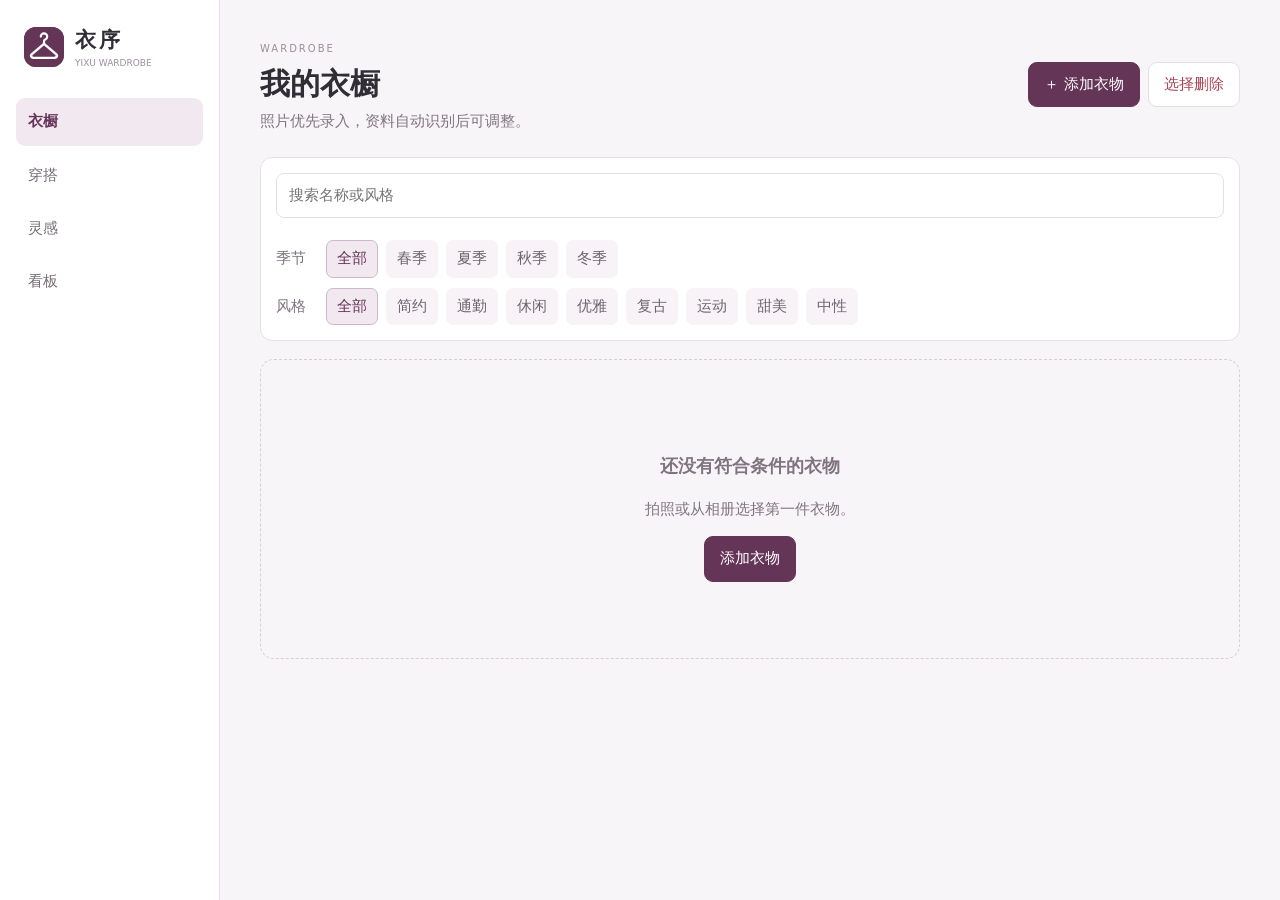
==== commit a3abe1a7: "Improve wardrobe cutout and selection controls" ====
--- a/index.html
+++ b/index.html
@@ -3,28 +3,32 @@
 <head>
 <meta charset="utf-8"><meta name="viewport" content="width=device-width,initial-scale=1,viewport-fit=cover">
 <meta name="theme-color" content="#653557"><title>衣序 · 离线衣橱</title>
-<link rel="icon" type="image/svg+xml" href="./app-icon-v2.svg"><link rel="icon" type="image/png" sizes="32x32" href="./favicon-v2-32.png"><link rel="apple-touch-icon" sizes="180x180" href="./apple-touch-icon-v2.png"><link rel="manifest" href="./manifest.webmanifest?v=2">
+<link rel="icon" type="image/svg+xml" href="./app-icon-v3.svg"><link rel="icon" type="image/png" sizes="32x32" href="./favicon-v3-32.png"><link rel="apple-touch-icon" sizes="180x180" href="./apple-touch-icon-v3.png"><link rel="manifest" href="./manifest.webmanifest?v=3">
 <style>
-:root{--p:#653557;--ph:#7d4a6d;--bg:#f7f5f7;--card:#fff;--text:#302d35;--muted:#807481;--line:#e7dfe7;--soft:#f2e8f0;--danger:#a74455}*{box-sizing:border-box}body{margin:0;background:var(--bg);color:var(--text);font:15px/1.55 system-ui,"PingFang SC","Microsoft YaHei",sans-serif}button,input,select,textarea{font:inherit}button{cursor:pointer}.shell{min-height:100vh;padding-left:220px}.side{position:fixed;inset:0 auto 0 0;width:220px;background:#fff;border-right:1px solid var(--line);padding:24px 16px;z-index:10}.brand{display:flex;gap:11px;align-items:center;margin:0 8px 28px}.mark{width:40px;height:40px;border-radius:12px;background:var(--p);color:#fff;display:grid;place-items:center;font-size:21px;overflow:hidden}.mark img{width:100%;height:100%;display:block}.brand b{font-size:21px;letter-spacing:3px}.brand small{display:block;color:#9b8f9a;font-size:9px}.nav{display:grid;gap:6px}.nav button,.bottom button{border:0;background:transparent;color:#766d77;border-radius:9px;padding:12px;text-align:left}.nav button.on,.bottom button.on{background:var(--soft);color:var(--p);font-weight:700}.main{padding:36px 40px 90px;max-width:1400px;margin:auto}.head{display:flex;align-items:center;justify-content:space-between;gap:16px;margin-bottom:24px}.head h1{font-size:30px;margin:2px 0}.head p{margin:0;color:var(--muted)}.eyebrow{font-size:10px;letter-spacing:2px;color:#9b8f9a}.btn{border:1px solid var(--line);background:#fff;color:var(--p);border-radius:9px;padding:10px 15px}.btn.primary{background:var(--p);border-color:var(--p);color:#fff}.filters{background:#fff;border:1px solid var(--line);border-radius:12px;padding:15px;margin-bottom:18px}.search{width:100%;border:1px solid var(--line);border-radius:8px;padding:10px 12px;margin-bottom:12px}.filter{display:flex;gap:8px;align-items:center;margin-top:10px;overflow:auto}.filter>span{color:var(--muted);min-width:42px}.chip{white-space:nowrap;border:1px solid transparent;background:#f7f3f6;color:#6e6570;border-radius:7px;padding:6px 10px}.chip.on{background:var(--soft);border-color:#cdb7c8;color:var(--p)}.grid{display:grid;grid-template-columns:repeat(4,minmax(0,1fr));gap:16px}.card{background:#fff;border:1px solid var(--line);border-radius:12px;overflow:hidden}.closet-groups{display:grid;gap:16px}.category-section{background:#fff;border:1px solid var(--line);border-radius:12px;padding:15px}.category-head{display:flex;align-items:center;justify-content:space-between;margin-bottom:12px}.category-head h2{font-size:17px;margin:0}.category-head span{color:var(--muted);font-size:13px}.category-rail{display:flex;gap:12px;overflow-x:auto;overscroll-behavior-inline:contain;scroll-snap-type:inline mandatory;scrollbar-width:thin;padding:1px 1px 8px;-webkit-overflow-scrolling:touch}.category-rail .card{flex:0 0 210px;scroll-snap-align:start}.photo{height:220px;background:#fff;padding:12px;display:grid;place-items:center}.photo img{width:100%;height:100%;object-fit:contain}.body{padding:13px;border-top:1px solid #f1ebf0}.body b,.body small{display:block}.body small{color:var(--muted)}.empty{min-height:300px;border:1px dashed #d9cdda;border-radius:14px;display:grid;place-items:center;text-align:center;color:var(--muted);padding:30px}.modal{position:fixed;inset:0;background:#2d253080;z-index:50;display:grid;place-items:center;padding:12px}.dialog{background:#fff;width:min(720px,100%);max-height:94vh;overflow:auto;border-radius:16px;padding:24px}.dialog h2{margin:0}.dialog .close{float:right;border:0;background:transparent;font-size:22px}.upload{border:1px dashed #cdbdca;border-radius:11px;padding:12px;text-align:center;background:#fbf8fb}.preview{height:230px}.preview img{width:100%;height:100%;object-fit:contain}.upload-actions{display:flex;justify-content:center;gap:8px;margin-top:10px;flex-wrap:wrap}.form{display:grid;grid-template-columns:1fr 1fr;gap:12px;margin-top:14px}.form label,.full{display:grid;gap:5px;color:#756a74}.form input,.form select,.full input,.full textarea{width:100%;border:1px solid var(--line);border-radius:8px;padding:9px;background:#fff}.checks{display:flex;gap:12px;flex-wrap:wrap;margin:14px 0}.actions{display:flex;justify-content:flex-end;gap:8px;margin-top:18px}.outfits{display:grid;grid-template-columns:repeat(3,1fr);gap:15px}.collage{height:240px;display:grid;grid-template-columns:1fr 1fr;padding:10px}.collage img{width:100%;height:100%;object-fit:contain}.tryon{display:grid;grid-template-columns:1fr 1.2fr;gap:18px}.stage{height:430px;border:1px solid var(--line);border-radius:13px;position:relative;background:linear-gradient(45deg,#f4eff3 25%,transparent 25%),linear-gradient(-45deg,#f4eff3 25%,transparent 25%);background-size:20px 20px;overflow:hidden}.person{position:absolute;inset:22px;margin:auto;width:48%;height:88%;opacity:.48}.layer{position:absolute;width:44%;height:34%;object-fit:contain}.l0{left:2%;top:4%}.l1{right:2%;top:28%}.l2{left:2%;bottom:4%}.l3{right:2%;bottom:4%}.picker{max-height:430px;overflow:auto}.picker h3{font-size:13px;color:var(--muted)}.minis{display:grid;grid-template-columns:repeat(3,1fr);gap:7px}.minis button{border:1px solid var(--line);border-radius:8px;background:#fff;padding:5px}.minis button.on{border-color:var(--p);background:var(--soft)}.minis img{width:100%;height:72px;object-fit:contain}.inspo{columns:3;column-gap:15px}.inspo .card{break-inside:avoid;margin-bottom:15px}.inspo .photo{height:auto;aspect-ratio:4/5}.inspo .photo img{object-fit:cover}.metrics{display:grid;grid-template-columns:repeat(4,1fr);gap:12px}.metric,.panel{background:#fff;border:1px solid var(--line);border-radius:11px;padding:17px}.metric span{display:block;color:var(--muted);font-size:12px}.metric strong{font-size:27px}.panels{display:grid;grid-template-columns:1fr 1fr;gap:15px;margin-top:16px}.panel.wide{grid-column:1/-1}.category-counts{display:grid;grid-template-columns:repeat(5,minmax(0,1fr));gap:10px}.category-count{border:1px solid var(--line);border-radius:9px;padding:12px}.category-count span{display:block;color:var(--muted);font-size:12px}.category-count strong{font-size:22px}.calendar-nav{display:flex;align-items:center;justify-content:space-between;gap:12px;margin-bottom:14px}.calendar-nav h2{margin:0;font-size:18px}.calendar-nav div{display:flex;gap:8px}.calendar-grid{display:grid;grid-template-columns:repeat(7,minmax(0,1fr));gap:7px}.weekday{text-align:center;color:var(--muted);font-size:12px;padding:5px}.calendar-blank{min-height:104px}.calendar-day{min-width:0;min-height:104px;border:1px solid var(--line);border-radius:9px;background:#fff;color:var(--text);padding:8px;text-align:left;display:flex;flex-direction:column;gap:6px;overflow:hidden}.calendar-day:hover,.calendar-day.has-look{border-color:#cdb7c8;background:#fbf8fb}.calendar-day>span{font-size:12px;color:var(--muted)}.calendar-day>small{margin:auto;color:var(--p);font-size:18px}.day-look{display:flex;flex:1;min-height:0;justify-content:center}.day-look img{width:34%;height:72px;object-fit:contain}.look-choices{display:grid;grid-template-columns:repeat(3,minmax(0,1fr));gap:10px;margin-top:14px}.look-choice{border:1px solid var(--line);border-radius:10px;background:#fff;padding:8px;color:var(--text)}.look-choice.on{border-color:var(--p);background:var(--soft)}.look-choice .collage{height:120px}.look-choice b{display:block;margin-top:5px}.row{display:flex;align-items:center;gap:10px;border-bottom:1px solid #f0eaf0;padding:8px 0}.row img{width:45px;height:45px;object-fit:contain}.danger{color:var(--danger);border:0;background:transparent}.bottom{display:none}.toast{position:fixed;left:50%;bottom:20px;transform:translateX(-50%);background:#352c34;color:#fff;padding:9px 14px;border-radius:8px;z-index:80}
+:root{--p:#653557;--ph:#7d4a6d;--bg:#f7f5f7;--card:#fff;--text:#302d35;--muted:#807481;--line:#e7dfe7;--soft:#f2e8f0;--danger:#a74455}*{box-sizing:border-box}body{margin:0;background:var(--bg);color:var(--text);font:15px/1.55 system-ui,"PingFang SC","Microsoft YaHei",sans-serif}button,input,select,textarea{font:inherit}button{cursor:pointer}.shell{min-height:100vh;padding-left:220px}.side{position:fixed;inset:0 auto 0 0;width:220px;background:#fff;border-right:1px solid var(--line);padding:24px 16px;z-index:10}.brand{display:flex;gap:11px;align-items:center;margin:0 8px 28px}.mark{width:40px;height:40px;border-radius:12px;background:var(--p);color:#fff;display:grid;place-items:center;font-size:21px;overflow:hidden}.mark img{width:100%;height:100%;display:block}.brand b{font-size:21px;letter-spacing:3px}.brand small{display:block;color:#9b8f9a;font-size:9px}.nav{display:grid;gap:6px}.nav button,.bottom button{border:0;background:transparent;color:#766d77;border-radius:9px;padding:12px;text-align:left}.nav button.on,.bottom button.on{background:var(--soft);color:var(--p);font-weight:700}.main{padding:36px 40px 90px;max-width:1400px;margin:auto}.head{display:flex;align-items:center;justify-content:space-between;gap:16px;margin-bottom:24px}.head h1{font-size:30px;margin:2px 0}.head p{margin:0;color:var(--muted)}.eyebrow{font-size:10px;letter-spacing:2px;color:#9b8f9a}.btn{border:1px solid var(--line);background:#fff;color:var(--p);border-radius:9px;padding:10px 15px}.btn.primary{background:var(--p);border-color:var(--p);color:#fff}.filters{background:#fff;border:1px solid var(--line);border-radius:12px;padding:15px;margin-bottom:18px}.search{width:100%;border:1px solid var(--line);border-radius:8px;padding:10px 12px;margin-bottom:12px}.filter{display:flex;gap:8px;align-items:center;margin-top:10px;overflow:auto}.filter>span{color:var(--muted);min-width:42px}.chip{white-space:nowrap;border:1px solid transparent;background:#f7f3f6;color:#6e6570;border-radius:7px;padding:6px 10px}.chip.on{background:var(--soft);border-color:#cdb7c8;color:var(--p)}.head-actions{display:flex;gap:8px;flex-wrap:wrap;margin-left:auto;justify-content:flex-end}.item-card{position:relative}.item-meta{border-top:1px solid #f1ebf0;padding:9px 11px;display:flex;align-items:center;gap:6px;flex-wrap:wrap;color:var(--muted);font-size:12px}.item-meta span{padding:0;color:#766d77;font-weight:500}.item-meta small{font-size:11px;color:#a0959f}.item-meta small+small:before{content:"·";margin-right:6px;color:#c6bcc5}.item-card[role="button"]{cursor:pointer}.item-card[role="button"] .photo{background:#fcfafc}.select-check{position:absolute;top:8px;right:8px;width:30px;height:30px;border:1px solid var(--line);border-radius:50%;background:#fff;color:var(--p);display:grid;place-items:center;z-index:2;box-shadow:0 2px 8px #352c3414}.select-check.on{background:var(--p);border-color:var(--p);color:#fff}.btn.delete-action{color:var(--danger)}.btn.delete-action.ready{background:var(--danger);border-color:var(--danger);color:#fff}.grid{display:grid;grid-template-columns:repeat(4,minmax(0,1fr));gap:16px}.card{background:#fff;border:1px solid var(--line);border-radius:12px;overflow:hidden}.closet-groups{display:grid;gap:16px}.category-section{background:#fff;border:1px solid var(--line);border-radius:12px;padding:15px}.category-head{display:flex;align-items:center;justify-content:space-between;margin-bottom:12px}.category-head h2{font-size:17px;margin:0}.category-head span{color:var(--muted);font-size:13px}.category-rail{display:flex;gap:12px;overflow-x:auto;overscroll-behavior-inline:contain;scroll-snap-type:inline mandatory;scrollbar-width:thin;padding:1px 1px 8px;-webkit-overflow-scrolling:touch}.category-rail .card{flex:0 0 210px;scroll-snap-align:start}.photo{height:220px;background:#fff;padding:12px;display:grid;place-items:center}.photo img{width:100%;height:100%;object-fit:contain}.body{padding:13px;border-top:1px solid #f1ebf0}.body b,.body small{display:block}.body small{color:var(--muted)}.empty{min-height:300px;border:1px dashed #d9cdda;border-radius:14px;display:grid;place-items:center;text-align:center;color:var(--muted);padding:30px}.modal{position:fixed;inset:0;background:#2d253080;z-index:50;display:grid;place-items:center;padding:12px}.dialog{background:#fff;width:min(720px,100%);max-height:94vh;overflow:auto;border-radius:16px;padding:24px}.dialog h2{margin:0}.dialog .close{float:right;border:0;background:transparent;font-size:22px}.upload{border:1px dashed #cdbdca;border-radius:11px;padding:12px;text-align:center;background:#fbf8fb}.preview{height:230px}.preview img{width:100%;height:100%;object-fit:contain}.upload-actions{display:flex;justify-content:center;gap:8px;margin-top:10px;flex-wrap:wrap}.form{display:grid;grid-template-columns:1fr 1fr;gap:12px;margin-top:14px}.form label,.full{display:grid;gap:5px;color:#756a74}.form input,.form select,.full input,.full textarea{width:100%;border:1px solid var(--line);border-radius:8px;padding:9px;background:#fff}.checks{display:flex;gap:12px;flex-wrap:wrap;margin:14px 0}.actions{display:flex;justify-content:flex-end;gap:8px;margin-top:18px}.outfits{display:grid;grid-template-columns:repeat(3,1fr);gap:15px}.collage{height:240px;display:grid;grid-template-columns:1fr 1fr;padding:10px}.collage img{width:100%;height:100%;object-fit:contain}.tryon{display:grid;grid-template-columns:1fr 1.2fr;gap:18px}.stage{height:430px;border:1px solid var(--line);border-radius:13px;position:relative;background:linear-gradient(45deg,#f4eff3 25%,transparent 25%),linear-gradient(-45deg,#f4eff3 25%,transparent 25%);background-size:20px 20px;overflow:hidden}.person{position:absolute;inset:22px;margin:auto;width:48%;height:88%;opacity:.48}.layer{position:absolute;width:44%;height:34%;object-fit:contain}.l0{left:2%;top:4%}.l1{right:2%;top:28%}.l2{left:2%;bottom:4%}.l3{right:2%;bottom:4%}.picker{max-height:430px;overflow:auto}.picker h3{font-size:13px;color:var(--muted)}.minis{display:grid;grid-template-columns:repeat(3,1fr);gap:7px}.minis button{border:1px solid var(--line);border-radius:8px;background:#fff;padding:5px}.minis button.on{border-color:var(--p);background:var(--soft)}.minis img{width:100%;height:72px;object-fit:contain}.inspo{columns:3;column-gap:15px}.inspo .card{break-inside:avoid;margin-bottom:15px}.inspo .photo{height:auto;aspect-ratio:4/5}.inspo .photo img{object-fit:cover}.metrics{display:grid;grid-template-columns:repeat(4,1fr);gap:12px}.metric,.panel{background:#fff;border:1px solid var(--line);border-radius:11px;padding:17px}.metric span{display:block;color:var(--muted);font-size:12px}.metric strong{font-size:27px}.panels{display:grid;grid-template-columns:1fr 1fr;gap:15px;margin-top:16px}.panel.wide{grid-column:1/-1}.category-counts{display:grid;grid-template-columns:repeat(5,minmax(0,1fr));gap:10px}.category-count{border:1px solid var(--line);border-radius:9px;padding:12px}.category-count span{display:block;color:var(--muted);font-size:12px}.category-count strong{font-size:22px}.calendar-nav{display:flex;align-items:center;justify-content:space-between;gap:12px;margin-bottom:14px}.calendar-nav h2{margin:0;font-size:18px}.calendar-nav div{display:flex;gap:8px}.calendar-grid{display:grid;grid-template-columns:repeat(7,minmax(0,1fr));gap:7px}.weekday{text-align:center;color:var(--muted);font-size:12px;padding:5px}.calendar-blank{min-height:104px}.calendar-day{min-width:0;min-height:104px;border:1px solid var(--line);border-radius:9px;background:#fff;color:var(--text);padding:8px;text-align:left;display:flex;flex-direction:column;gap:6px;overflow:hidden}.calendar-day:hover,.calendar-day.has-look{border-color:#cdb7c8;background:#fbf8fb}.calendar-day>span{font-size:12px;color:var(--muted)}.calendar-day>small{margin:auto;color:var(--p);font-size:18px}.day-look{display:flex;flex:1;min-height:0;justify-content:center}.day-look img{width:34%;height:72px;object-fit:contain}.look-choices{display:grid;grid-template-columns:repeat(3,minmax(0,1fr));gap:10px;margin-top:14px}.look-choice{border:1px solid var(--line);border-radius:10px;background:#fff;padding:8px;color:var(--text)}.look-choice.on{border-color:var(--p);background:var(--soft)}.look-choice .collage{height:120px}.look-choice b{display:block;margin-top:5px}.row{display:flex;align-items:center;gap:10px;border-bottom:1px solid #f0eaf0;padding:8px 0}.row img{width:45px;height:45px;object-fit:contain}.danger{color:var(--danger);border:0;background:transparent}.bottom{display:none}.toast{position:fixed;left:50%;bottom:20px;transform:translateX(-50%);background:#352c34;color:#fff;padding:9px 14px;border-radius:8px;z-index:80}
 @media(max-width:800px){.shell{padding-left:0}.side{display:none}.main{padding:24px 15px 88px}.bottom{display:grid;position:fixed;bottom:0;left:0;right:0;height:68px;background:#fff;border-top:1px solid var(--line);grid-template-columns:repeat(4,1fr);z-index:20}.bottom button{text-align:center;font-size:12px;padding:5px}.head{align-items:flex-start;flex-wrap:wrap}.head .btn{flex:none}.grid{grid-template-columns:repeat(2,1fr);gap:10px}.category-section{padding:13px}.category-rail{margin-right:-13px;padding-right:13px}.category-rail .card{flex-basis:155px}.category-rail .photo{height:150px}.photo{height:165px}.form,.tryon,.panels{grid-template-columns:1fr}.outfits{grid-template-columns:1fr}.stage{height:350px}.metrics{grid-template-columns:1fr 1fr}.category-counts{grid-template-columns:repeat(3,minmax(0,1fr))}.calendar-grid{gap:4px}.calendar-blank,.calendar-day{min-height:68px}.calendar-day{padding:5px}.day-look img{height:42px}.look-choices{grid-template-columns:repeat(2,minmax(0,1fr))}.inspo{columns:2}.picker{max-height:330px}}@media(max-width:430px){.inspo{columns:1}.minis{grid-template-columns:repeat(2,1fr)}.category-counts{grid-template-columns:repeat(2,minmax(0,1fr))}.weekday{font-size:10px}.calendar-day>span{font-size:10px}.calendar-day>small{font-size:15px}}
 </style></head>
-<body><div class="shell"><aside class="side"><div class="brand"><span class="mark"><img src="./app-icon-v2.svg" alt="衣架图标"></span><span><b>衣序</b><small>YIXU WARDROBE</small></span></div><nav class="nav" id="sideNav"></nav></aside><main class="main" id="app"></main><nav class="bottom" id="bottomNav"></nav></div><div id="overlay"></div><script>
+<body><div class="shell"><aside class="side"><div class="brand"><span class="mark"><img src="./app-icon-v3.svg" alt="衣架图标"></span><span><b>衣序</b><small>YIXU WARDROBE</small></span></div><nav class="nav" id="sideNav"></nav></aside><main class="main" id="app"></main><nav class="bottom" id="bottomNav"></nav></div><div id="overlay"></div><script src="./background-removal.bundle.js"></script><script>
 const CATS=['上衣','裤装','半身裙','连衣裙','外套','鞋履','包袋','配饰','其他'],SEAS=['春季','夏季','秋季','冬季'],STYLES=['简约','通勤','休闲','优雅','复古','运动','甜美','中性'],THICK=['轻薄','适中','厚实'];
-let page='closet',items=[],outfits=[],inspirations=[],dailyLooks=[],season='',style='',query='',draft=null,selected=[],calendarCursor=new Date(new Date().getFullYear(),new Date().getMonth(),1);const app=document.querySelector('#app'),overlay=document.querySelector('#overlay');
+let page='closet',items=[],outfits=[],inspirations=[],dailyLooks=[],season='',style='',query='',draft=null,selected=[],deleteMode=false,selectedForDelete=[],calendarCursor=new Date(new Date().getFullYear(),new Date().getMonth(),1);const app=document.querySelector('#app'),overlay=document.querySelector('#overlay');
 function db(){return new Promise((ok,no)=>{const q=indexedDB.open('yixu-standalone',2);q.onupgradeneeded=()=>['items','outfits','inspirations','dailyLooks'].forEach(s=>q.result.objectStoreNames.contains(s)||q.result.createObjectStore(s,{keyPath:'id'}));q.onsuccess=()=>ok(q.result);q.onerror=()=>no(q.error)})}
 async function all(store){const d=await db();return new Promise((ok,no)=>{const q=d.transaction(store).objectStore(store).getAll();q.onsuccess=()=>ok(q.result);q.onerror=()=>no(q.error)})}async function put(store,value){const d=await db();return new Promise((ok,no)=>{const q=d.transaction(store,'readwrite').objectStore(store).put(value);q.onsuccess=ok;q.onerror=()=>no(q.error)})}async function del(store,id){const d=await db();return new Promise(ok=>{const q=d.transaction(store,'readwrite').objectStore(store).delete(id);q.onsuccess=ok})}
 async function load(){[items,outfits,inspirations,dailyLooks]=await Promise.all([all('items'),all('outfits'),all('inspirations'),all('dailyLooks')]);render()}
 const nav=[['closet','衣橱'],['outfits','穿搭'],['inspiration','灵感'],['dashboard','看板']];function navs(){for(const id of ['sideNav','bottomNav'])document.querySelector('#'+id).innerHTML=nav.map(([k,v])=>`<button class="${page===k?'on':''}" onclick="go('${k}')">${v}</button>`).join('')}function go(p){page=p;navs();render()}
-function esc(v=''){return String(v).replace(/[&<>"']/g,c=>({'&':'&amp;','<':'&lt;','>':'&gt;','"':'&quot;',"'":'&#39;'}[c]))}function url(blob){return URL.createObjectURL(blob)}function toast(s){const n=document.createElement('div');n.className='toast';n.textContent=s;document.body.append(n);setTimeout(()=>n.remove(),1800)}
+function esc(v=''){return String(v).replace(/[&<>"']/g,c=>({'&':'&amp;','<':'&lt;','>':'&gt;','"':'&quot;',"'":'&#39;'}[c]))}function url(blob){return URL.createObjectURL(blob)}function toast(s,duration=1800){const n=document.createElement('div');n.className='toast';n.textContent=s;document.body.append(n);if(duration)setTimeout(()=>n.remove(),duration);return n}
 function head(en,title,copy,action=''){return `<div class="head"><div><span class="eyebrow">${en}</span><h1>${title}</h1><p>${copy}</p></div>${action}</div>`}
 function render(){navs();if(page==='closet')closet();if(page==='outfits')outfitPage();if(page==='inspiration')inspoPage();if(page==='dashboard')dashboard()}
-function itemCard(x){return `<article class="card"><div class="photo"><img src="${url(x.image)}"></div><div class="body"><b>${esc(x.category)}</b><small>${esc(x.color)} · ${esc(x.seasons.join(' / ')||'未设季节')}</small><small>${esc(x.styles.join(' / ')||'未设风格')}</small><button class="danger" onclick="removeItem('${x.id}')">删除</button></div></article>`}
-function closet(){const result=items.filter(x=>(!query||[x.name,x.category,...x.styles].join(' ').toLowerCase().includes(query.toLowerCase()))&&(!season||x.seasons.includes(season))&&(!style||x.styles.includes(style))),groups=CATS.map(category=>({category,list:result.filter(x=>x.category===category)})).filter(x=>x.list.length);app.innerHTML=head('WARDROBE','我的衣橱','照片优先录入，资料自动识别后可调整。','<button class="btn primary" onclick="addItem()">＋ 添加衣物</button>')+`<section class="filters"><input class="search" placeholder="搜索名称或风格" value="${esc(query)}" oninput="query=this.value;closet()"><div class="filter"><span>季节</span>${['',...SEAS].map(x=>`<button class="chip ${season===x?'on':''}" onclick="season='${x}';closet()">${x||'全部'}</button>`).join('')}</div><div class="filter"><span>风格</span>${['',...STYLES].map(x=>`<button class="chip ${style===x?'on':''}" onclick="style='${x}';closet()">${x||'全部'}</button>`).join('')}</div></section>`+(groups.length?`<div class="closet-groups">${groups.map(g=>`<section class="category-section"><div class="category-head"><h2>${esc(g.category)}</h2><span>${g.list.length} 件 · 左右滑动</span></div><div class="category-rail" aria-label="${esc(g.category)}衣物">${g.list.map(itemCard).join('')}</div></section>`).join('')}</div>`:`<div class="empty"><div><h3>还没有符合条件的衣物</h3><p>拍照或从相册选择第一件衣物。</p><button class="btn primary" onclick="addItem()">添加衣物</button></div></div>`)}
+function itemCard(x){const chosen=selectedForDelete.includes(x.id);return `<article class="card item-card" ${deleteMode?`role="button" tabindex="0" onclick="toggleDeleteItem('${x.id}')" onkeydown="if(event.key==='Enter'||event.key===' '){event.preventDefault();toggleDeleteItem('${x.id}')}" aria-pressed="${chosen}"`:''}>${deleteMode?`<span class="select-check ${chosen?'on':''}" aria-hidden="true">${chosen?'✓':''}</span>`:''}<div class="photo"><img src="${url(x.image)}" alt="${esc(x.category)}"></div><div class="item-meta"><span>${esc(x.category)}</span>${x.color?`<small>${esc(x.color)}</small>`:''}${x.seasons.length?`<small>${esc(x.seasons.join(' / '))}</small>`:''}</div></article>`}
+function toggleDeleteMode(){deleteMode=!deleteMode;selectedForDelete=[];closet()}
+function toggleDeleteItem(id){selectedForDelete=selectedForDelete.includes(id)?selectedForDelete.filter(x=>x!==id):[...selectedForDelete,id];closet()}
+async function deleteSelectedItems(){if(!selectedForDelete.length)return toast('请先选择要删除的衣物');if(!confirm(`确定删除选中的 ${selectedForDelete.length} 件衣物吗？`))return;for(const id of selectedForDelete)await del('items',id);deleteMode=false;selectedForDelete=[];await load();toast('已删除选中衣物')}
+function closet(){const result=items.filter(x=>(!query||[x.name,x.category,...x.styles].join(' ').toLowerCase().includes(query.toLowerCase()))&&(!season||x.seasons.includes(season))&&(!style||x.styles.includes(style))),groups=CATS.map(category=>({category,list:result.filter(x=>x.category===category)})).filter(x=>x.list.length);app.innerHTML=head('WARDROBE','我的衣橱','照片优先录入，资料自动识别后可调整。',`<div class="head-actions"><button class="btn primary" onclick="addItem()">＋ 添加衣物</button>${deleteMode?`<button class="btn" onclick="toggleDeleteMode()">取消</button><button class="btn delete-action ${selectedForDelete.length?'ready':''}" onclick="deleteSelectedItems()">删除已选${selectedForDelete.length?` (${selectedForDelete.length})`:''}</button>`:'<button class="btn delete-action" onclick="toggleDeleteMode()">选择删除</button>'}</div>`)+`<section class="filters"><input class="search" placeholder="搜索名称或风格" value="${esc(query)}" oninput="query=this.value;closet()"><div class="filter"><span>季节</span>${['',...SEAS].map(x=>`<button class="chip ${season===x?'on':''}" onclick="season='${x}';closet()">${x||'全部'}</button>`).join('')}</div><div class="filter"><span>风格</span>${['',...STYLES].map(x=>`<button class="chip ${style===x?'on':''}" onclick="style='${x}';closet()">${x||'全部'}</button>`).join('')}</div></section>`+(groups.length?`<div class="closet-groups">${groups.map(g=>`<section class="category-section"><div class="category-head"><h2>${esc(g.category)}</h2><span>${g.list.length} 件 · 左右滑动</span></div><div class="category-rail" aria-label="${esc(g.category)}衣物">${g.list.map(itemCard).join('')}</div></section>`).join('')}</div>`:`<div class="empty"><div><h3>还没有符合条件的衣物</h3><p>拍照或从相册选择第一件衣物。</p><button class="btn primary" onclick="addItem()">添加衣物</button></div></div>`)}
 function addItem(){draft={category:'',color:'',seasons:[],styles:[],thickness:'',brand:'',price:'',purchaseDate:'',notes:'',image:null};itemModal()}
-function itemModal(){overlay.innerHTML=`<div class="modal"><section class="dialog"><button class="close" onclick="closeModal()">×</button><h2>添加衣物</h2><p>纯色背景会在本机自动透明化；背景复杂时保留原图，避免损伤衣物。</p><div class="upload">${draft.image?`<div class="preview"><img src="${url(draft.image)}"></div>`:'<div class="preview" style="display:grid;place-items:center">添加衣物照片 *</div>'}<div class="upload-actions"><label class="btn">从相册选择<input hidden type="file" accept="image/*" onchange="pickPhoto(this.files[0])"></label><label class="btn">拍照<input hidden type="file" accept="image/*" capture="environment" onchange="pickPhoto(this.files[0])"></label></div></div><div class="form"><label>分类<select onchange="draft.category=this.value">${opts(CATS,draft.category)}</select></label><label>颜色<input value="${esc(draft.color)}" onchange="draft.color=this.value"></label><label>薄厚<select onchange="draft.thickness=this.value">${opts(THICK,draft.thickness)}</select></label><label>风格<select onchange="draft.styles=this.value?[this.value]:[]">${opts(STYLES,draft.styles[0])}</select></label><label>品牌<input value="${esc(draft.brand)}" onchange="draft.brand=this.value"></label><label>购买价格<input type="number" min="0" value="${draft.price}" onchange="draft.price=this.value"></label><label>购买日期<input type="date" value="${draft.purchaseDate}" onchange="draft.purchaseDate=this.value"></label></div><div class="checks">${SEAS.map(s=>`<label><input type="checkbox" ${draft.seasons.includes(s)?'checked':''} onchange="this.checked?draft.seasons.push('${s}'):draft.seasons=draft.seasons.filter(x=>x!=='${s}')">${s}</label>`).join('')}</div><label class="full">备注<textarea onchange="draft.notes=this.value">${esc(draft.notes)}</textarea></label><div class="actions"><button class="btn" onclick="closeModal()">取消</button><button class="btn primary" onclick="saveItem()">保存衣物</button></div></section></div>`}
+function itemModal(){overlay.innerHTML=`<div class="modal"><section class="dialog"><button class="close" onclick="closeModal()">×</button><h2>添加衣物</h2><p>照片会在本机使用 AI 自动识别衣物并生成透明底图，完成后仍可手动调整资料。</p><div class="upload">${draft.image?`<div class="preview"><img src="${url(draft.image)}"></div>`:'<div class="preview" style="display:grid;place-items:center">添加衣物照片 *</div>'}<div class="upload-actions"><label class="btn">从相册选择<input hidden type="file" accept="image/*" onchange="pickPhoto(this.files[0])"></label><label class="btn">拍照<input hidden type="file" accept="image/*" capture="environment" onchange="pickPhoto(this.files[0])"></label></div></div><div class="form"><label>分类<select onchange="draft.category=this.value">${opts(CATS,draft.category)}</select></label><label>颜色<input value="${esc(draft.color)}" onchange="draft.color=this.value"></label><label>薄厚<select onchange="draft.thickness=this.value">${opts(THICK,draft.thickness)}</select></label><label>风格<select onchange="draft.styles=this.value?[this.value]:[]">${opts(STYLES,draft.styles[0])}</select></label><label>品牌<input value="${esc(draft.brand)}" onchange="draft.brand=this.value"></label><label>购买价格<input type="number" min="0" value="${draft.price}" onchange="draft.price=this.value"></label><label>购买日期<input type="date" value="${draft.purchaseDate}" onchange="draft.purchaseDate=this.value"></label></div><div class="checks">${SEAS.map(s=>`<label><input type="checkbox" ${draft.seasons.includes(s)?'checked':''} onchange="this.checked?draft.seasons.push('${s}'):draft.seasons=draft.seasons.filter(x=>x!=='${s}')">${s}</label>`).join('')}</div><label class="full">备注<textarea onchange="draft.notes=this.value">${esc(draft.notes)}</textarea></label><div class="actions"><button class="btn" onclick="closeModal()">取消</button><button class="btn primary" onclick="saveItem()">保存衣物</button></div></section></div>`}
 function opts(arr,value){return '<option value="">请选择</option>'+arr.map(x=>`<option ${x===value?'selected':''}>${x}</option>`).join('')}
-async function pickPhoto(file){if(!file)return;toast('正在本机处理照片…');const out=await processImage(file);Object.assign(draft,out.tags,{image:out.image,name:out.tags.color+out.tags.category});itemModal();toast(out.cutoutApplied?'已完成透明化和基础识别':'背景较复杂，已保留原图并完成基础识别')}
-async function processImage(file){const bm=await createImageBitmap(file),scale=Math.min(1,1200/Math.max(bm.width,bm.height)),c=document.createElement('canvas');c.width=Math.max(1,Math.round(bm.width*scale));c.height=Math.max(1,Math.round(bm.height*scale));const x=c.getContext('2d',{willReadFrequently:true});x.drawImage(bm,0,0,c.width,c.height);bm.close();const d=x.getImageData(0,0,c.width,c.height),p=d.data,w=c.width,h=c.height,original=new Uint8ClampedArray(p),step=Math.max(1,Math.floor(Math.min(w,h)/80)),samples=[];for(let xx=0;xx<w;xx+=step){samples.push([p[xx*4],p[xx*4+1],p[xx*4+2]]);let i=((h-1)*w+xx)*4;samples.push([p[i],p[i+1],p[i+2]])}for(let yy=0;yy<h;yy+=step){let i=yy*w*4;samples.push([p[i],p[i+1],p[i+2]]);i=(yy*w+w-1)*4;samples.push([p[i],p[i+1],p[i+2]])}const bg=[0,1,2].map(k=>samples.reduce((sum,v)=>sum+v[k],0)/samples.length),spread=Math.sqrt(samples.reduce((sum,v)=>sum+Math.pow(v[0]-bg[0],2)+Math.pow(v[1]-bg[1],2)+Math.pow(v[2]-bg[2],2),0)/samples.length),threshold=Math.max(22,Math.min(48,18+spread*.9));let cutoutApplied=false;if(spread<32){const seen=new Uint8Array(w*h),queue=new Int32Array(w*h);let head=0,tail=0,removed=0;const add=(xx,yy)=>{const pos=yy*w+xx;if(seen[pos])return;const i=pos*4,dist=Math.hypot(p[i]-bg[0],p[i+1]-bg[1],p[i+2]-bg[2]);if(dist<=threshold){seen[pos]=1;queue[tail++]=pos}};for(let xx=0;xx<w;xx++){add(xx,0);add(xx,h-1)}for(let yy=0;yy<h;yy++){add(0,yy);add(w-1,yy)}while(head<tail){const pos=queue[head++],xx=pos%w,yy=(pos/w)|0;removed++;if(xx>0)add(xx-1,yy);if(xx<w-1)add(xx+1,yy);if(yy>0)add(xx,yy-1);if(yy<h-1)add(xx,yy+1)}const ratio=removed/(w*h);if(ratio>=.08&&ratio<=.9){cutoutApplied=true;for(let pos=0;pos<seen.length;pos++)if(seen[pos]){const i=pos*4,dist=Math.hypot(p[i]-bg[0],p[i+1]-bg[1],p[i+2]-bg[2]),edge=threshold*.72;p[i+3]=dist<=edge?0:Math.round(255*(dist-edge)/(threshold-edge))}}}if(!cutoutApplied)p.set(original);x.putImageData(d,0,0);let R=0,G=0,B=0,n=0,minX=w,maxX=0,minY=h,maxY=0;for(let yy=0;yy<h;yy++)for(let xx=0;xx<w;xx++){const i=(yy*w+xx)*4;if(p[i+3]>90){R+=p[i];G+=p[i+1];B+=p[i+2];n++;minX=Math.min(minX,xx);maxX=Math.max(maxX,xx);minY=Math.min(minY,yy);maxY=Math.max(maxY,yy)}}R/=Math.max(1,n);G/=Math.max(1,n);B/=Math.max(1,n);const colors=[['黑色',30,30,30],['白色',235,235,235],['灰色',135,135,135],['米色',210,195,165],['棕色',115,74,48],['红色',180,55,58],['粉色',220,145,165],['绿色',70,130,85],['蓝色',65,105,170],['紫色',120,80,145]];let color=colors.sort((a,b)=>Math.hypot(R-a[1],G-a[2],B-a[3])-Math.hypot(R-b[1],G-b[2],B-b[3]))[0][0],ratio=(maxX-minX)/Math.max(1,maxY-minY),category=ratio>1.35?'配饰':ratio<.42?'裤装':'上衣',thickness=category==='外套'?'厚实':category.includes('裙')?'轻薄':'适中',seasons=thickness==='厚实'?['秋季','冬季']:thickness==='轻薄'?['春季','夏季']:['春季','秋季'],styles=[(R+G+B)/3>185?'简约':(R+G+B)/3<80?'通勤':'休闲'];const image=await new Promise(ok=>c.toBlob(ok,'image/png'));return{image,cutoutApplied,tags:{category,color,thickness,seasons,styles}}}
+async function pickPhoto(file){if(!file)return;const note=toast('正在加载本机 AI 抠图模型…',0);try{const out=await processImage(file,(key,current,total)=>{const pct=total?Math.round(current/total*100):0;note.textContent=key.startsWith('compute')?'正在本机识别衣物…':`首次加载 AI 抠图模型 ${pct}%`});Object.assign(draft,out.tags,{image:out.image,name:out.tags.color+out.tags.category});itemModal();toast(out.aiApplied?'AI 抠图和基础识别已完成':out.cutoutApplied?'已完成透明化和基础识别':'已保留原图并完成基础识别')}catch(e){console.error(e);toast('图片处理失败，请更换照片重试')}finally{note.remove()}}
+async function processImage(file,onProgress){if(window.yixuRemoveBackground){try{const image=await window.yixuRemoveBackground(file,onProgress),analyzed=await fallbackProcessImage(image,false);return{...analyzed,image,aiApplied:true,cutoutApplied:true}}catch(e){console.warn('AI cutout failed, using local fallback',e)}}return fallbackProcessImage(file,true)}
+async function fallbackProcessImage(file,applyCutout=true){const bm=await createImageBitmap(file),scale=Math.min(1,1200/Math.max(bm.width,bm.height)),c=document.createElement('canvas');c.width=Math.max(1,Math.round(bm.width*scale));c.height=Math.max(1,Math.round(bm.height*scale));const x=c.getContext('2d',{willReadFrequently:true});x.drawImage(bm,0,0,c.width,c.height);bm.close();const d=x.getImageData(0,0,c.width,c.height),p=d.data,w=c.width,h=c.height,original=new Uint8ClampedArray(p),step=Math.max(1,Math.floor(Math.min(w,h)/80)),samples=[];for(let xx=0;xx<w;xx+=step){samples.push([p[xx*4],p[xx*4+1],p[xx*4+2]]);let i=((h-1)*w+xx)*4;samples.push([p[i],p[i+1],p[i+2]])}for(let yy=0;yy<h;yy+=step){let i=yy*w*4;samples.push([p[i],p[i+1],p[i+2]]);i=(yy*w+w-1)*4;samples.push([p[i],p[i+1],p[i+2]])}const bg=[0,1,2].map(k=>samples.reduce((sum,v)=>sum+v[k],0)/samples.length),spread=Math.sqrt(samples.reduce((sum,v)=>sum+Math.pow(v[0]-bg[0],2)+Math.pow(v[1]-bg[1],2)+Math.pow(v[2]-bg[2],2),0)/samples.length),threshold=Math.max(22,Math.min(48,18+spread*.9));let cutoutApplied=false;if(applyCutout&&spread<32){const seen=new Uint8Array(w*h),queue=new Int32Array(w*h);let head=0,tail=0,removed=0;const add=(xx,yy)=>{const pos=yy*w+xx;if(seen[pos])return;const i=pos*4,dist=Math.hypot(p[i]-bg[0],p[i+1]-bg[1],p[i+2]-bg[2]);if(dist<=threshold){seen[pos]=1;queue[tail++]=pos}};for(let xx=0;xx<w;xx++){add(xx,0);add(xx,h-1)}for(let yy=0;yy<h;yy++){add(0,yy);add(w-1,yy)}while(head<tail){const pos=queue[head++],xx=pos%w,yy=(pos/w)|0;removed++;if(xx>0)add(xx-1,yy);if(xx<w-1)add(xx+1,yy);if(yy>0)add(xx,yy-1);if(yy<h-1)add(xx,yy+1)}const ratio=removed/(w*h);if(ratio>=.08&&ratio<=.9){cutoutApplied=true;for(let pos=0;pos<seen.length;pos++)if(seen[pos]){const i=pos*4,dist=Math.hypot(p[i]-bg[0],p[i+1]-bg[1],p[i+2]-bg[2]),edge=threshold*.72;p[i+3]=dist<=edge?0:Math.round(255*(dist-edge)/(threshold-edge))}}}if(!cutoutApplied)p.set(original);x.putImageData(d,0,0);let R=0,G=0,B=0,n=0,minX=w,maxX=0,minY=h,maxY=0;for(let yy=0;yy<h;yy++)for(let xx=0;xx<w;xx++){const i=(yy*w+xx)*4;if(p[i+3]>90){R+=p[i];G+=p[i+1];B+=p[i+2];n++;minX=Math.min(minX,xx);maxX=Math.max(maxX,xx);minY=Math.min(minY,yy);maxY=Math.max(maxY,yy)}}R/=Math.max(1,n);G/=Math.max(1,n);B/=Math.max(1,n);const colors=[['黑色',30,30,30],['白色',235,235,235],['灰色',135,135,135],['米色',210,195,165],['棕色',115,74,48],['红色',180,55,58],['粉色',220,145,165],['绿色',70,130,85],['蓝色',65,105,170],['紫色',120,80,145]];let color=colors.sort((a,b)=>Math.hypot(R-a[1],G-a[2],B-a[3])-Math.hypot(R-b[1],G-b[2],B-b[3]))[0][0],ratio=(maxX-minX)/Math.max(1,maxY-minY),category=ratio>1.35?'配饰':ratio<.42?'裤装':'上衣',thickness=category==='外套'?'厚实':category.includes('裙')?'轻薄':'适中',seasons=thickness==='厚实'?['秋季','冬季']:thickness==='轻薄'?['春季','夏季']:['春季','秋季'],styles=[(R+G+B)/3>185?'简约':(R+G+B)/3<80?'通勤':'休闲'];const image=await new Promise(ok=>c.toBlob(ok,'image/png'));return{image,cutoutApplied,tags:{category,color,thickness,seasons,styles}}}
 async function saveItem(){if(!draft.image)return toast('请先添加照片');if(!draft.category)return toast('请选择分类');draft.id=crypto.randomUUID();draft.createdAt=new Date().toISOString();draft.price=draft.price?Number(draft.price):null;await put('items',draft);closeModal();await load();toast('衣物已保存')}
 async function removeItem(id){if(!confirm('确定删除这件衣物吗？'))return;await del('items',id);await load()}
 function closeModal(){overlay.innerHTML=''}
